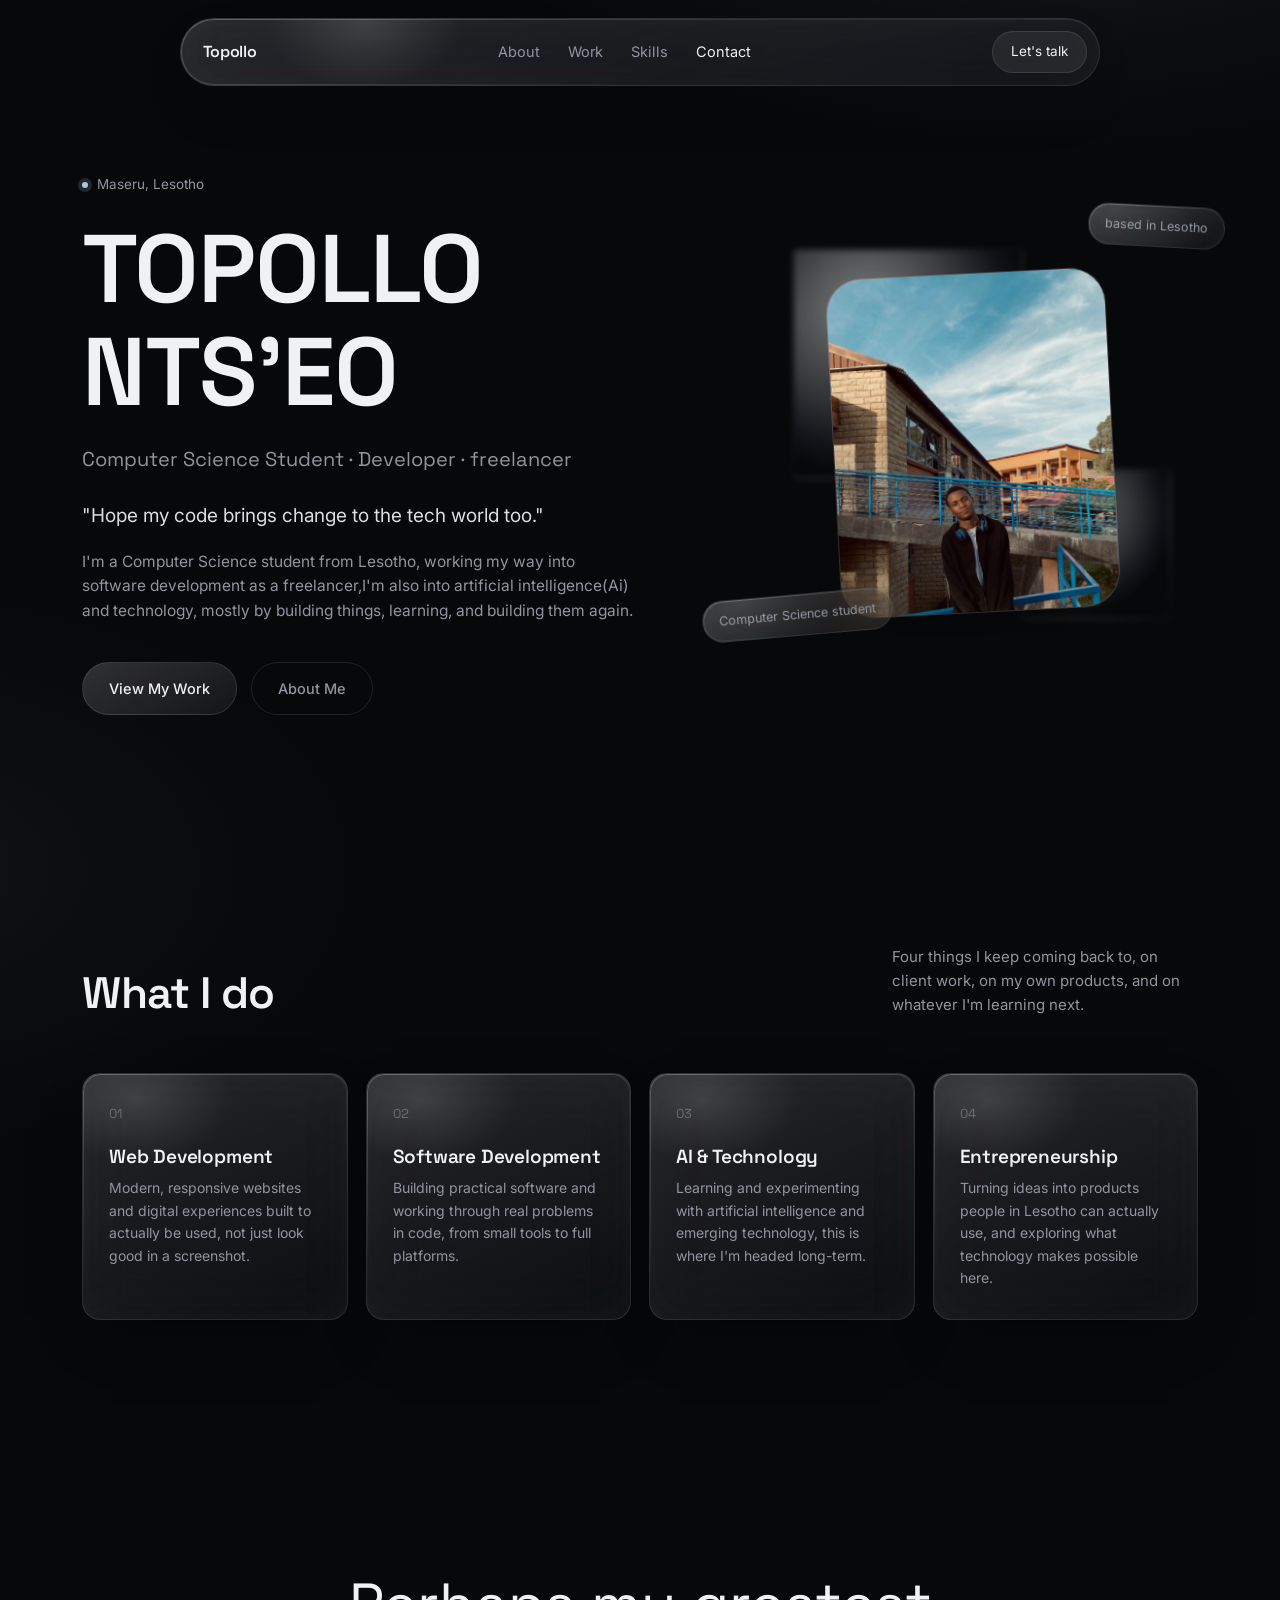
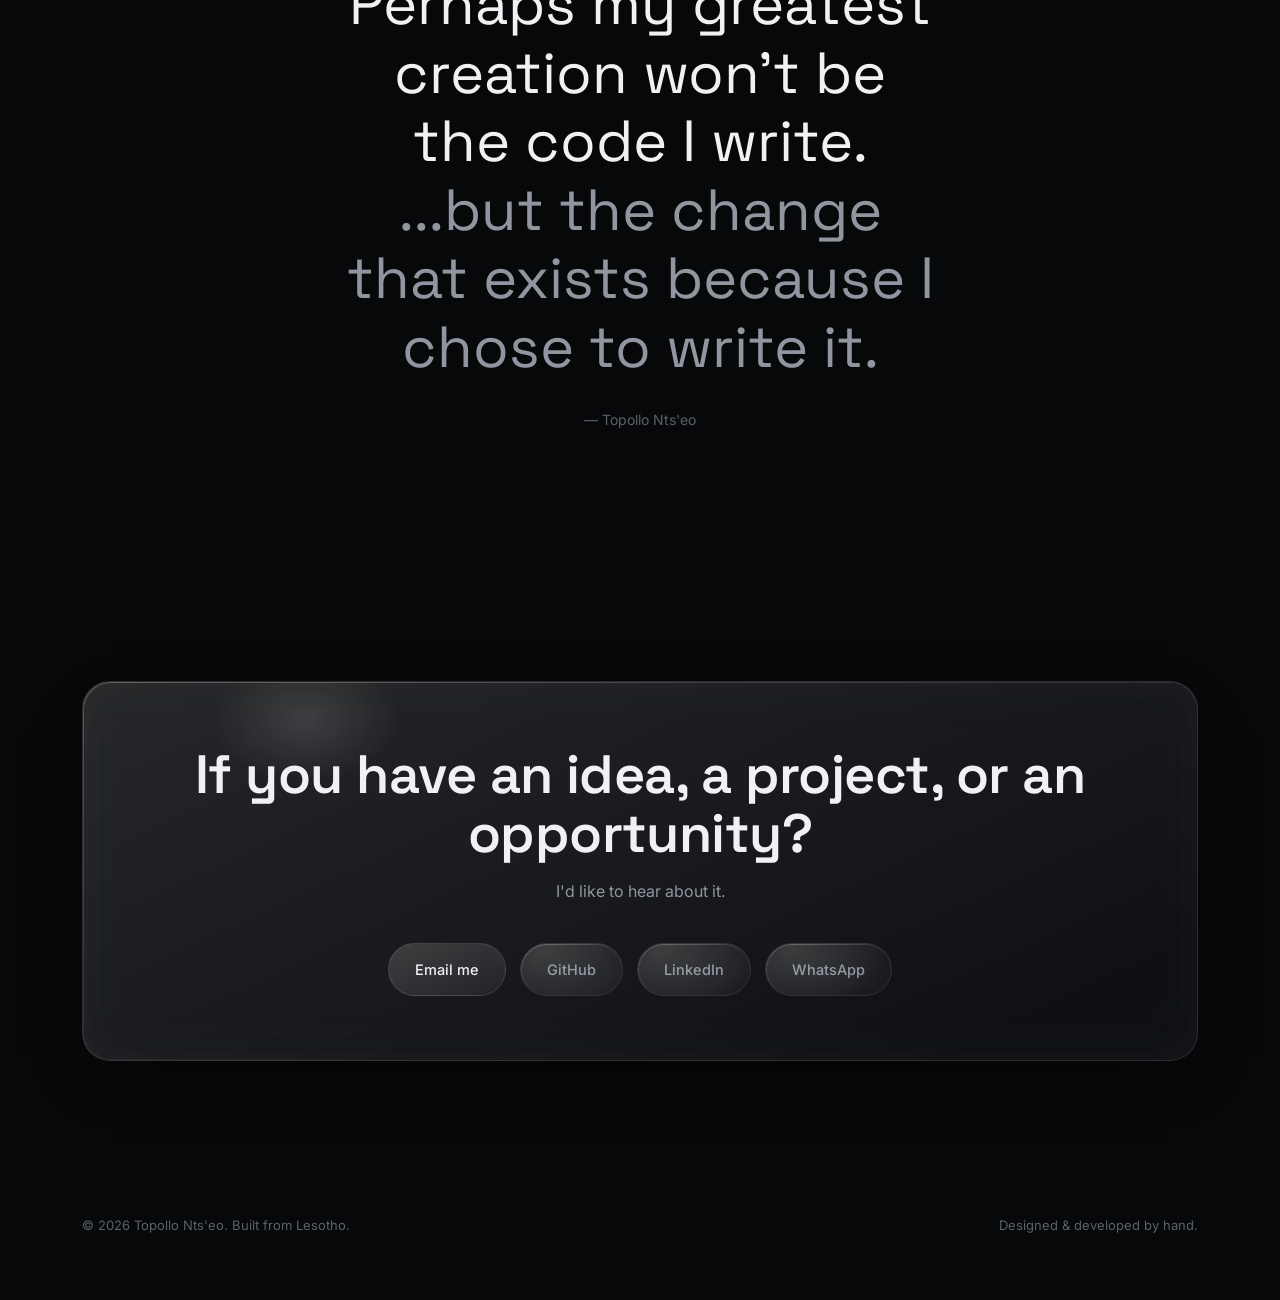
==== index.html @ ce154ba0 "Initial commit" ====
<!DOCTYPE html>
<html lang="en">
<head>
<meta charset="UTF-8">
<meta name="viewport" content="width=device-width, initial-scale=1.0">
<title>Topollo Nts'eo, Computer Science Student &amp;freelance Developer</title>
<meta name="description" content="Topollo Nts'eo is a Computer Science student and freelancer developer from Lesotho, building software, web products and early steps into AI.">
<link rel="icon" href="data:,">
<link rel="stylesheet" href="css/style.css">
</head>
<body>

<svg width="0" height="0" style="position:absolute" aria-hidden="true">
  <filter id="liquidGlassFilter" x="-20%" y="-20%" width="140%" height="140%">
    <feTurbulence type="fractalNoise" baseFrequency="0.010 0.014" numOctaves="2" seed="7" result="noise">
      <animate attributeName="baseFrequency" dur="20s" values="0.010 0.014;0.016 0.02;0.010 0.014" repeatCount="indefinite"/>
    </feTurbulence>
    <feDisplacementMap in="SourceGraphic" in2="noise" scale="22" xChannelSelector="R" yChannelSelector="G"/>
  </filter>
</svg>

<nav class="nav glass">
  <a href="index.html" class="nav-mark">Topollo</a>
  <ul class="nav-links">
    <li><a href="about.html">About</a></li>
    <li><a href="projects.html">Work</a></li>
    <li><a href="about.html#skills">Skills</a></li>
    <li><a href="#contact">Contact</a></li>
  </ul>
  <a href="#contact" class="nav-cta">Let's talk</a>
  <button class="nav-toggle" aria-label="Open menu"><span></span></button>
</nav>

<div class="mobile-menu">
  <button class="close-x" aria-label="Close menu">✕</button>
  <a href="index.html">Home</a>
  <a href="about.html">About</a>
  <a href="projects.html">Work</a>
  <a href="about.html#skills">Skills</a>
  <a href="#contact">Contact</a>
</div>

<!-- ============================== HERO ============================== -->
<header class="hero">
  <div class="wrap hero-grid">
    <div>
      <div class="hero-kicker"><span class="pulse"></span> Maseru, Lesotho</div>
      <h1>TOPOLLO<br>NTS'EO</h1>
      <p class="hero-sub">Computer Science Student · Developer · freelancer</p>
      <p class="hero-line">"Hope my code brings change to the tech world too."</p>
      <p class="hero-desc">I'm a Computer Science student from Lesotho, working my way into software development as a freelancer,I'm also into artificial intelligence(Ai) and technology, mostly by building things, learning, and building them again.</p>
      <div class="hero-actions">
        <a href="projects.html" class="btn btn-primary">View My Work</a>
        <a href="about.html" class="btn btn-ghost">About Me</a>
      </div>
    </div>

    <div class="hero-visual">
      <div class="orb-field">
        <div class="orb o1"></div>
        <div class="orb o2"></div>
        <div class="orb o3"></div>
      </div>
      <div class="hero-photo glass">
        <img src="img/topollo1.jpeg" alt="Topollo Nts'eo">
        <div class="liquid-sheen"></div>
      </div>
      <div class="hero-chip glass chip-a">based in Lesotho </div>
      <div class="hero-chip glass chip-b">Computer Science student</div>
    </div>
  </div>
</header>

<!-- ============================== WHAT I DO ============================== -->
<section id="what-i-do">
  <div class="wrap">
    <div class="section-head reveal">
      <div>
        <h2>What I do</h2>
      </div>
      <p class="section-note">Four things I keep coming back to, on client work, on my own products, and on whatever I'm learning next.</p>
    </div>

    <div class="services-grid">
      <div class="service-card glass reveal">
        <div class="num">01</div>
        <h3>Web Development</h3>
        <p>Modern, responsive websites and digital experiences built to actually be used, not just look good in a screenshot.</p>
      </div>
      <div class="service-card glass reveal">
        <div class="num">02</div>
        <h3>Software Development</h3>
        <p>Building practical software and working through real problems in code, from small tools to full platforms.</p>
      </div>
      <div class="service-card glass reveal">
        <div class="num">03</div>
        <h3>AI &amp; Technology</h3>
        <p>Learning and experimenting with artificial intelligence and emerging technology, this is where I'm headed long-term.</p>
      </div>
      <div class="service-card glass reveal">
        <div class="num">04</div>
        <h3>Entrepreneurship</h3>
        <p>Turning ideas into products people in Lesotho can actually use, and exploring what technology makes possible here.</p>
      </div>
    </div>
  </div>
</section>

<!-- ============================== PHILOSOPHY ============================== -->
<section class="philosophy">
  <div class="wrap reveal">
    <blockquote>Perhaps my greatest creation won't be the code I write.<br><em>...but the change that exists because I chose to write it.</em></blockquote>
    <p class="sig">— Topollo Nts'eo</p>
  </div>
</section>

<section id="contact">
  <div class="wrap">
    <div class="contact-panel glass reveal">
      <div class="liquid-sheen"></div>
      <h2>If you have an idea, a project, or an opportunity?</h2>
      <p class="lead">I'd like to hear about it.</p>
      <div class="contact-links">
        <a href="mailto:topollontseo45@gmail.com" class="btn btn-primary">Email me</a>
        <a href="https://github.com/TopolloNtseo/" class="btn btn-ghost glass" target="_blank" rel="noopener">GitHub</a>
        <a href="https://ls.linkedin.com/in/topollo-nts-eo-a7465834b" class="btn btn-ghost glass" target="_blank" rel="noopener">LinkedIn</a>
        <a href="https://wa.me/266572900005?text=Hey%20Topollo%2C%20I%27d%20like%20to%20work%20with%20you." class="btn btn-ghost glass" target="_blank" rel="noopener">WhatsApp</a>
      </div>
    </div>
  </div>
</section>

<footer class="footer">
  <div class="wrap footer-row">
    <span>© 2026 Topollo Nts'eo. Built from Lesotho.</span>
    <span>Designed &amp; developed by hand.</span>
  </div>
</footer>

<script src="js/script.js"></script>
</body>
</html>
---- css/style.css ----
/* ============================================================
   Topollo Nts'eo — Portfolio
   Liquid Glass / Glassmorphism system
   ============================================================ */

@import url('https://fonts.googleapis.com/css2?family=Space+Grotesk:wght@400;500;600;700&family=Inter:wght@400;500;600&display=swap');

:root{
  /* -- Color: black / charcoal / silver / white, one restrained accent -- */
  --bg:            #07080a;
  --bg-2:          #0c0e12;
  --bg-3:          #111319;
  --panel:         rgba(255,255,255,0.045);
  --panel-strong:  rgba(255,255,255,0.075);
  --border:        rgba(255,255,255,0.10);
  --border-soft:   rgba(255,255,255,0.06);
  --text:          #f0f1f3;
  --text-dim:      #9195a0;
  --text-faint:    #5c606a;
  --accent:        #aac6e6;
  --accent-soft:   rgba(170,198,230,0.16);
  --accent-line:   rgba(170,198,230,0.35);

  --font-display:  'Space Grotesk', 'Inter', sans-serif;
  --font-body:     'Inter', sans-serif;

  --radius-lg: 28px;
  --radius-md: 18px;
  --radius-sm: 12px;

  --ease: cubic-bezier(.22,.9,.32,1);
  --maxw: 1180px;
}

*,*::before,*::after{ box-sizing:border-box; }
html{ scroll-behavior:smooth; }
@media (prefers-reduced-motion: reduce){
  html{ scroll-behavior:auto; }
  *,*::before,*::after{ animation-duration:0.001ms !important; animation-iteration-count:1 !important; transition-duration:0.001ms !important; scroll-behavior:auto !important; }
}

body{
  margin:0;
  background:
    radial-gradient(1100px 640px at 82% -8%, rgba(170,198,230,0.10), transparent 60%),
    radial-gradient(900px 520px at -10% 30%, rgba(140,150,170,0.07), transparent 55%),
    var(--bg);
  color:var(--text);
  font-family:var(--font-body);
  font-size:16px;
  line-height:1.6;
  -webkit-font-smoothing:antialiased;
  overflow-x:hidden;
}

img{ max-width:100%; display:block; }
a{ color:inherit; text-decoration:none; }
button{ font-family:inherit; }

::selection{ background:var(--accent-soft); color:var(--text); }

::-webkit-scrollbar{ width:10px; }
::-webkit-scrollbar-track{ background:var(--bg); }
::-webkit-scrollbar-thumb{ background:#22252c; border-radius:10px; }

.wrap{ max-width:var(--maxw); margin:0 auto; padding:0 32px; }
@media (max-width:640px){ .wrap{ padding:0 22px; } }

h1,h2,h3,h4{
  font-family:var(--font-display);
  font-weight:600;
  line-height:1.08;
  letter-spacing:-0.01em;
  margin:0;
}

p{ margin:0; }

.eyebrow-label{
  font-family:var(--font-body);
  font-size:13px;
  color:var(--text-dim);
  letter-spacing:0.01em;
}

/* -----------------------------------------------------------
   Glass surfaces
----------------------------------------------------------- */
.glass{
  position:relative;
  background:
    linear-gradient(155deg, rgba(255,255,255,0.11), rgba(255,255,255,0.015) 40%, rgba(255,255,255,0.04) 100%),
    var(--panel);
  background-size:220% 220%;
  background-position:0% 0%;
  border:1px solid var(--border);
  border-radius:var(--radius-lg);
  backdrop-filter:blur(28px) saturate(160%) contrast(105%);
  -webkit-backdrop-filter:blur(28px) saturate(160%) contrast(105%);
  box-shadow:
    0 1px 0 rgba(255,255,255,0.07) inset,
    0 0 40px rgba(255,255,255,0.02) inset,
    0 24px 60px -30px rgba(0,0,0,0.7);
  animation:liquidSheen 14s ease-in-out infinite;
}
.glass::before{
  /* top sheen — dimensional light catch, flowing like light through liquid */
  content:"";
  position:absolute; inset:0;
  border-radius:inherit;
  padding:1px;
  background:linear-gradient(155deg, rgba(255,255,255,0.4), transparent 30%, transparent 70%, rgba(255,255,255,0.1));
  background-size:200% 200%;
  -webkit-mask:linear-gradient(#000 0 0) content-box, linear-gradient(#000 0 0);
  -webkit-mask-composite:xor;
  mask-composite:exclude;
  pointer-events:none;
  opacity:0.55;
  animation:liquidSheen 9s ease-in-out infinite reverse;
}
.glass::after{
  /* soft refraction highlight drifting across the surface */
  content:"";
  position:absolute; inset:0;
  border-radius:inherit;
  background:radial-gradient(140px 90px at var(--gx,20%) var(--gy,10%), rgba(255,255,255,0.16), transparent 70%);
  pointer-events:none;
  opacity:0.8;
  transition:opacity .4s var(--ease);
  animation:driftHighlight 11s ease-in-out infinite;
}
@keyframes liquidSheen{
  0%,100%{ background-position:0% 0%; }
  50%{ background-position:100% 100%; }
}
@keyframes driftHighlight{
  0%,100%{ --gx:14%; --gy:8%; }
  33%{ --gx:70%; --gy:20%; }
  66%{ --gx:40%; --gy:75%; }
}
@media (prefers-reduced-motion: reduce){
  .glass, .glass::before, .glass::after{ animation:none; }
}

/* -----------------------------------------------------------
   Navigation
----------------------------------------------------------- */
.nav{
  position:fixed; top:18px; left:50%; transform:translateX(-50%);
  z-index:100;
  width:min(920px, calc(100% - 32px));
  display:flex; align-items:center; justify-content:space-between;
  padding:12px 12px 12px 22px;
  border-radius:999px;
}
.nav-mark{
  font-family:var(--font-display);
  font-weight:600;
  font-size:16px;
  letter-spacing:-0.01em;
}
.nav-links{
  display:flex; align-items:center; gap:28px;
  list-style:none; margin:0; padding:0;
  font-size:14.5px; color:var(--text-dim);
}
.nav-links a{ transition:color .25s var(--ease); position:relative; }
.nav-links a:hover, .nav-links a.active{ color:var(--text); }
.nav-links .dot{ color:var(--text-faint); }
.nav-cta{
  font-size:13.5px;
  padding:9px 18px;
  border-radius:999px;
  border:1px solid var(--border);
  background:var(--panel-strong);
  transition:border-color .25s var(--ease), background .25s var(--ease);
  white-space:nowrap;
}
.nav-cta:hover{ border-color:var(--accent-line); background:rgba(255,255,255,0.1); }
.nav-toggle{ display:none; }

@media (max-width: 760px){
  .nav-links{ display:none; }
  .nav-toggle{
    display:flex; align-items:center; justify-content:center;
    width:38px; height:38px; border-radius:999px;
    border:1px solid var(--border); background:var(--panel-strong);
  }
  .nav-toggle span{ display:block; width:16px; height:1px; background:var(--text); position:relative; }
  .nav-toggle span::before,.nav-toggle span::after{ content:""; position:absolute; left:0; width:16px; height:1px; background:var(--text); }
  .nav-toggle span::before{ top:-5px; }
  .nav-toggle span::after{ top:5px; }
  .nav-cta{ display:none; }
}

.mobile-menu{
  position:fixed; inset:0; z-index:99;
  background:rgba(7,8,10,0.88);
  backdrop-filter:blur(20px);
  display:flex; flex-direction:column; align-items:center; justify-content:center;
  gap:26px;
  opacity:0; pointer-events:none;
  transition:opacity .3s var(--ease);
}
.mobile-menu.open{ opacity:1; pointer-events:auto; }
.mobile-menu a{ font-family:var(--font-display); font-size:28px; color:var(--text); }
.mobile-menu .close-x{ position:absolute; top:26px; right:26px; width:40px; height:40px; border-radius:999px; border:1px solid var(--border); display:flex; align-items:center; justify-content:center; }

/* -----------------------------------------------------------
   Hero
----------------------------------------------------------- */
.hero{
  position:relative;
  padding:170px 0 120px;
  overflow:hidden;
}
.hero-grid{
  display:grid;
  grid-template-columns:1.15fr 0.85fr;
  gap:56px;
  align-items:center;
}
@media (max-width:920px){
  .hero-grid{ grid-template-columns:1fr; }
  .hero{ padding:140px 0 70px; }
}

.hero-kicker{
  display:inline-flex; align-items:center; gap:9px;
  font-size:13.5px; color:var(--text-dim);
  margin-bottom:22px;
}
.hero-kicker .pulse{
  width:6px; height:6px; border-radius:50%;
  background:var(--accent);
  box-shadow:0 0 0 4px var(--accent-soft);
}

.hero h1{
  font-size:clamp(48px, 8vw, 96px);
  color:var(--text);
}
.hero h1 .last{ color:var(--text-dim); }

.hero-sub{
  font-family:var(--font-display);
  font-size:clamp(16px, 2vw, 20px);
  color:var(--text-dim);
  margin-top:18px;
}

.hero-line{
  font-size:19px;
  color:var(--text);
  margin-top:26px;
  max-width:52ch;
  opacity:0.92;
}

.hero-desc{
  margin-top:18px;
  max-width:56ch;
  color:var(--text-dim);
  font-size:15.5px;
}

.hero-actions{
  display:flex; flex-wrap:wrap; gap:14px;
  margin-top:38px;
}

.btn{
  display:inline-flex; align-items:center; gap:10px;
  padding:14px 26px;
  border-radius:999px;
  font-size:14.5px; font-weight:500;
  border:1px solid var(--border);
  transition:transform .35s var(--ease), border-color .3s var(--ease), background .3s var(--ease);
  will-change:transform;
}
.btn-primary{
  background:linear-gradient(155deg, rgba(255,255,255,0.16), rgba(255,255,255,0.05));
  color:var(--text);
}
.btn-primary:hover{ border-color:var(--accent-line); }
.btn-ghost{ background:transparent; color:var(--text-dim); }
.btn-ghost:hover{ color:var(--text); border-color:var(--border-soft); }

/* Hero glass visual */
.hero-visual{
  position:relative;
  height:440px;
  display:flex; align-items:center; justify-content:center;
}
@media (max-width:920px){ .hero-visual{ height:320px; margin-top:10px; } }

.orb-field{ position:absolute; inset:0; }
.orb{
  position:absolute;
  filter:blur(3px);
  background:radial-gradient(circle at 32% 28%, rgba(255,255,255,0.5), rgba(170,198,230,0.07) 60%, transparent 72%);
  border:1px solid rgba(255,255,255,0.08);
  animation:drift 16s ease-in-out infinite, morphBlob 9s ease-in-out infinite;
}
.orb.o1{ width:230px; height:230px; top:6%; left:10%; animation-duration:19s, 12s; }
.orb.o2{ width:150px; height:150px; bottom:10%; right:6%; animation-duration:14s, 8s; animation-delay:-4s, -2s; }
.orb.o3{ width:90px; height:90px; top:44%; right:26%; animation-duration:11s, 7s; animation-delay:-2s, -1s; }
@keyframes drift{
  0%,100%{ transform:translate(0,0) scale(1); }
  50%{ transform:translate(12px,-16px) scale(1.04); }
}
@keyframes morphBlob{
  0%,100%{ border-radius:42% 58% 63% 37% / 41% 44% 56% 59%; }
  25%{ border-radius:58% 42% 39% 61% / 55% 63% 37% 45%; }
  50%{ border-radius:50% 50% 62% 38% / 62% 38% 50% 50%; }
  75%{ border-radius:38% 62% 45% 55% / 45% 55% 65% 35%; }
}
@media (prefers-reduced-motion: reduce){
  .orb{ animation:none; border-radius:50%; }
}

/* -----------------------------------------------------------
   Liquid distortion overlay — for selected glass surfaces
----------------------------------------------------------- */
.liquid-sheen{
  position:absolute; inset:-20%;
  pointer-events:none;
  opacity:0.5;
  mix-blend-mode:overlay;
  filter:url(#liquidGlassFilter);
}
@media (prefers-reduced-motion: reduce){
  .liquid-sheen{ display:none; }
}

.hero-glass-panel{
  position:relative;
  width:290px; height:340px;
  border-radius:32px;
  transform:rotate(-4deg);
}
.hero-glass-panel .grid-lines{
  position:absolute; inset:22px;
  background-image:
    linear-gradient(var(--border-soft) 1px, transparent 1px),
    linear-gradient(90deg, var(--border-soft) 1px, transparent 1px);
  background-size:24px 24px;
  opacity:0.5;
  border-radius:20px;
  mask-image:radial-gradient(circle at 50% 40%, black, transparent 75%);
}
.hero-glass-panel .mono-line{
  position:absolute; left:26px; right:26px; bottom:28px;
  font-family:'Space Grotesk',monospace;
  font-size:12px; color:var(--text-faint); letter-spacing:0.02em;
}
.hero-glass-panel .mono-line span{ color:var(--accent); }

.hero-photo{
  position:relative;
  width:280px; height:340px;
  border-radius:36px;
  overflow:hidden;
  transform:rotate(-3deg);
}
.hero-photo img{
  width:100%; height:100%;
  object-fit:cover;
  filter:saturate(0.9) contrast(1.04);
  mix-blend-mode:normal;
}
.hero-photo::after{
  content:"";
  position:absolute; inset:0;
  background:linear-gradient(200deg, transparent 40%, rgba(7,8,10,0.55) 100%);
}

.about-photo{
  position:relative;
  width:100%; height:300px;
  border-radius:var(--radius-lg);
  overflow:hidden;
  margin-bottom:22px;
}
.about-photo img{
  width:100%; height:100%;
  object-fit:cover;
  object-position:center 20%;
  filter:saturate(0.9) contrast(1.04);
}
.about-photo::after{
  content:"";
  position:absolute; inset:0;
  background:linear-gradient(200deg, transparent 45%, rgba(7,8,10,0.5) 100%);
}

.project-media img{
  width:100%; height:100%;
  object-fit:contain;
  padding:28px;
}

.hero-chip{
  position:absolute;
  padding:10px 16px;
  border-radius:999px;
  font-size:12.5px;
  color:var(--text-dim);
  transform:rotate(3deg);
}
.chip-a{ top:-4%; right:-6%; }
.chip-b{ bottom:6%; left:-10%; transform:rotate(-5deg); }

/* -----------------------------------------------------------
   Section shell
----------------------------------------------------------- */
section{ position:relative; padding:110px 0; }
@media (max-width:640px){ section{ padding:76px 0; } }

.section-head{
  display:flex; align-items:flex-end; justify-content:space-between;
  gap:32px; margin-bottom:56px;
}
@media (max-width:640px){ .section-head{ flex-direction:column; align-items:flex-start; gap:14px; } }

.section-head h2{ font-size:clamp(30px,4.4vw,44px); }
.section-head .section-note{ color:var(--text-dim); font-size:15px; max-width:34ch; }

.divider{ height:1px; background:var(--border-soft); border:none; margin:0; }

/* -----------------------------------------------------------
   Reveal on scroll (single orchestrated pattern)
----------------------------------------------------------- */
.reveal{ opacity:0; transform:translateY(22px); transition:opacity .8s var(--ease), transform .8s var(--ease); }
.reveal.in{ opacity:1; transform:translateY(0); }

/* -----------------------------------------------------------
   What I Do — cards
----------------------------------------------------------- */
.services-grid{
  display:grid; grid-template-columns:repeat(4,1fr); gap:18px;
}
@media (max-width:980px){ .services-grid{ grid-template-columns:1fr 1fr; } }
@media (max-width:560px){ .services-grid{ grid-template-columns:1fr; } }

.service-card{
  padding:30px 26px;
  border-radius:var(--radius-md);
  transition:transform .5s var(--ease), border-color .5s var(--ease), background .5s var(--ease);
  overflow:hidden;
}
.service-card:hover{ transform:translateY(-6px); border-color:var(--accent-line); }
.service-card .num{ font-family:var(--font-display); font-size:13px; color:var(--text-faint); }
.service-card h3{ font-size:19px; margin-top:22px; }
.service-card p{ margin-top:10px; font-size:14px; color:var(--text-dim); }

/* -----------------------------------------------------------
   Philosophy
----------------------------------------------------------- */
.philosophy{
  padding:140px 0;
  text-align:center;
}
.philosophy blockquote{
  margin:0 auto;
  max-width:16ch;
  font-family:var(--font-display);
  font-size:clamp(30px, 5.4vw, 58px);
  line-height:1.18;
  color:var(--text);
}
.philosophy blockquote em{ font-style:normal; color:var(--text-dim); }
.philosophy .sig{ margin-top:28px; color:var(--text-faint); font-size:14px; }

/* -----------------------------------------------------------
   Timeline (About)
----------------------------------------------------------- */
.journey{
  display:grid; grid-template-columns:repeat(5,1fr); gap:16px;
  position:relative;
}
.journey::before{
  content:""; position:absolute; top:10px; left:0; right:0; height:1px;
  background:linear-gradient(90deg, transparent, var(--border), var(--border), transparent);
}
@media (max-width:860px){
  .journey{ grid-template-columns:1fr; gap:0; }
  .journey::before{ display:none; }
}
.journey-step{ position:relative; padding-top:34px; }
@media (max-width:860px){
  .journey-step{ padding:0 0 32px 26px; border-left:1px solid var(--border); }
  .journey-step:last-child{ border-color:transparent; }
}
.journey-step::before{
  content:""; position:absolute; top:6px; left:0; width:9px; height:9px; border-radius:50%;
  background:var(--accent); box-shadow:0 0 0 5px var(--accent-soft);
}
@media (max-width:860px){ .journey-step::before{ top:0; left:-5px; } }
.journey-step h4{ font-size:15.5px; margin-top:2px; }
.journey-step p{ font-size:13.5px; color:var(--text-dim); margin-top:8px; max-width:22ch; }

/* -----------------------------------------------------------
   About story
----------------------------------------------------------- */
.about-grid{
  display:grid; grid-template-columns:0.9fr 1.1fr; gap:60px; align-items:start;
}
@media (max-width:900px){ .about-grid{ grid-template-columns:1fr; gap:40px; } }
.about-copy p{ color:var(--text-dim); font-size:16.5px; margin-bottom:18px; max-width:56ch; }
.about-copy p:first-child{ color:var(--text); font-size:19px; }

.about-card{ padding:34px; }
.about-card .field{ display:flex; justify-content:space-between; padding:14px 0; border-top:1px solid var(--border-soft); font-size:14px; }
.about-card .field:first-child{ border-top:none; }
.about-card .field span:first-child{ color:var(--text-faint); }

/* -----------------------------------------------------------
   Skills
----------------------------------------------------------- */
.skills-cloud{ display:flex; flex-wrap:wrap; gap:12px; }
.skill-chip{
  padding:11px 20px;
  border-radius:999px;
  font-size:14.5px;
  color:var(--text-dim);
  transition:color .3s var(--ease), border-color .3s var(--ease), transform .3s var(--ease);
}
.skill-chip:hover{ color:var(--text); border-color:var(--accent-line); transform:translateY(-3px); }

/* -----------------------------------------------------------
   Projects
----------------------------------------------------------- */
.project-list{ display:flex; flex-direction:column; gap:20px; }
.project-card{
  display:grid; grid-template-columns:340px 1fr; gap:0;
  overflow:hidden;
  transition:border-color .4s var(--ease);
}
.project-card:hover{ border-color:var(--accent-line); }
@media (max-width:820px){ .project-card{ grid-template-columns:1fr; } }

.project-media{
  position:relative;
  min-height:220px;
  border-right:1px solid var(--border-soft);
  overflow:hidden;
  display:flex; align-items:center; justify-content:center;
}
@media (max-width:820px){ .project-media{ border-right:none; border-bottom:1px solid var(--border-soft); min-height:180px; } }
.project-media svg{ width:100%; height:100%; }

.project-body{ padding:34px 36px; display:flex; flex-direction:column; gap:16px; }
.project-top{ display:flex; align-items:flex-start; justify-content:space-between; gap:20px; }
.project-body h3{ font-size:23px; }
.project-tag{ font-size:12.5px; color:var(--text-faint); margin-top:6px; }
.project-body p.desc{ color:var(--text-dim); font-size:15px; max-width:60ch; }
.tech-row{ display:flex; flex-wrap:wrap; gap:8px; }
.tech-pill{ font-size:12px; padding:6px 12px; border-radius:999px; border:1px solid var(--border-soft); color:var(--text-faint); }
.project-footer{ display:flex; align-items:center; justify-content:space-between; margin-top:4px; }
.project-link{ font-size:14px; color:var(--text); display:inline-flex; align-items:center; gap:8px; }
.project-link .arrow{ transition:transform .3s var(--ease); }
.project-link:hover .arrow{ transform:translateX(4px); }

/* -----------------------------------------------------------
   Contact
----------------------------------------------------------- */
.contact-panel{
  padding:64px 56px;
  text-align:center;
  position:relative;
  overflow:hidden;
}
@media (max-width:640px){ .contact-panel{ padding:46px 26px; } }
.contact-panel h2{ font-size:clamp(30px, 5.6vw, 54px); }
.contact-panel .lead{ color:var(--text-dim); margin-top:16px; font-size:16px; }
.contact-links{ display:flex; flex-wrap:wrap; gap:14px; justify-content:center; margin-top:38px; }

.footer{ padding:44px 0 64px; }
.footer-row{ display:flex; align-items:center; justify-content:space-between; gap:16px; color:var(--text-faint); font-size:13px; }
@media (max-width:640px){ .footer-row{ flex-direction:column; gap:10px; text-align:center; } }

/* -----------------------------------------------------------
   Page intro band (About / Projects headers)
----------------------------------------------------------- */
.page-head{ padding:170px 0 60px; }
.page-head .eyebrow-label{ display:block; margin-bottom:18px; }
.page-head h1{ font-size:clamp(42px, 7vw, 76px); }
.page-head .page-lead{ margin-top:20px; max-width:56ch; color:var(--text-dim); font-size:17px; }
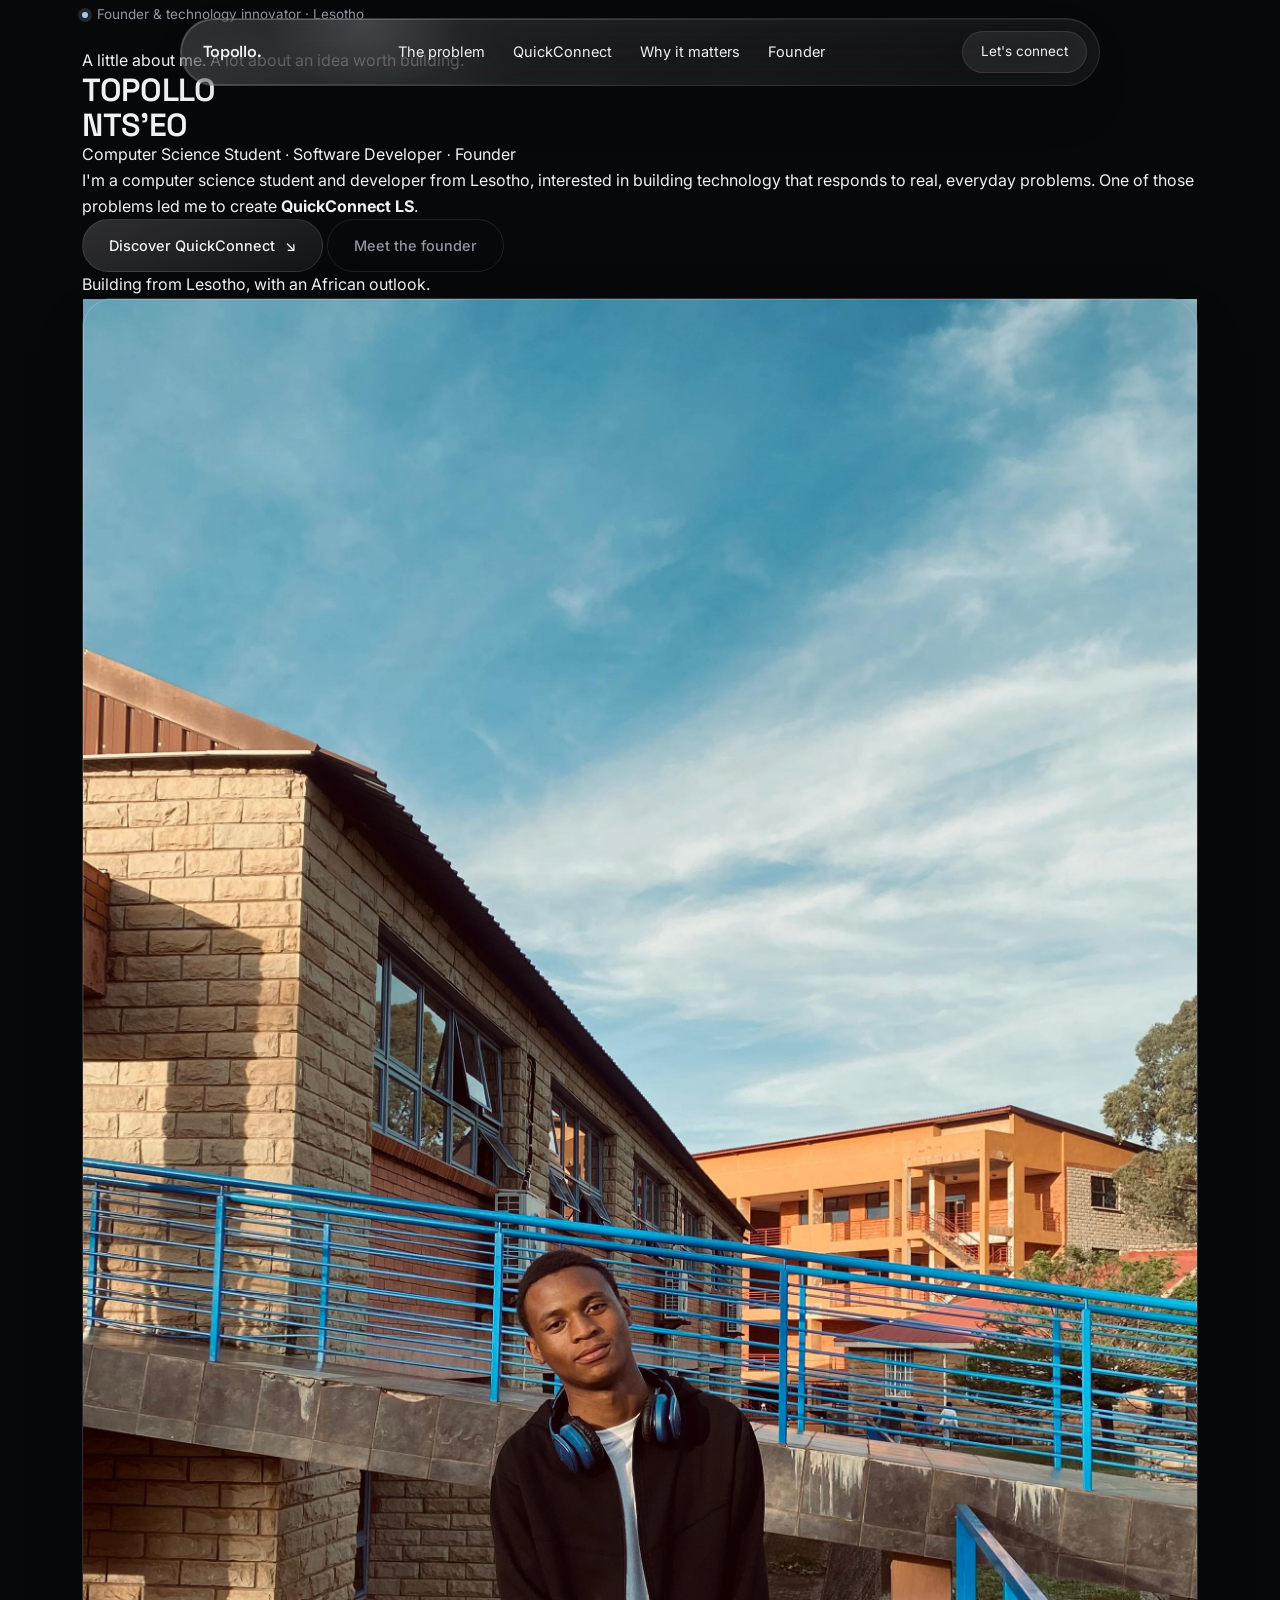
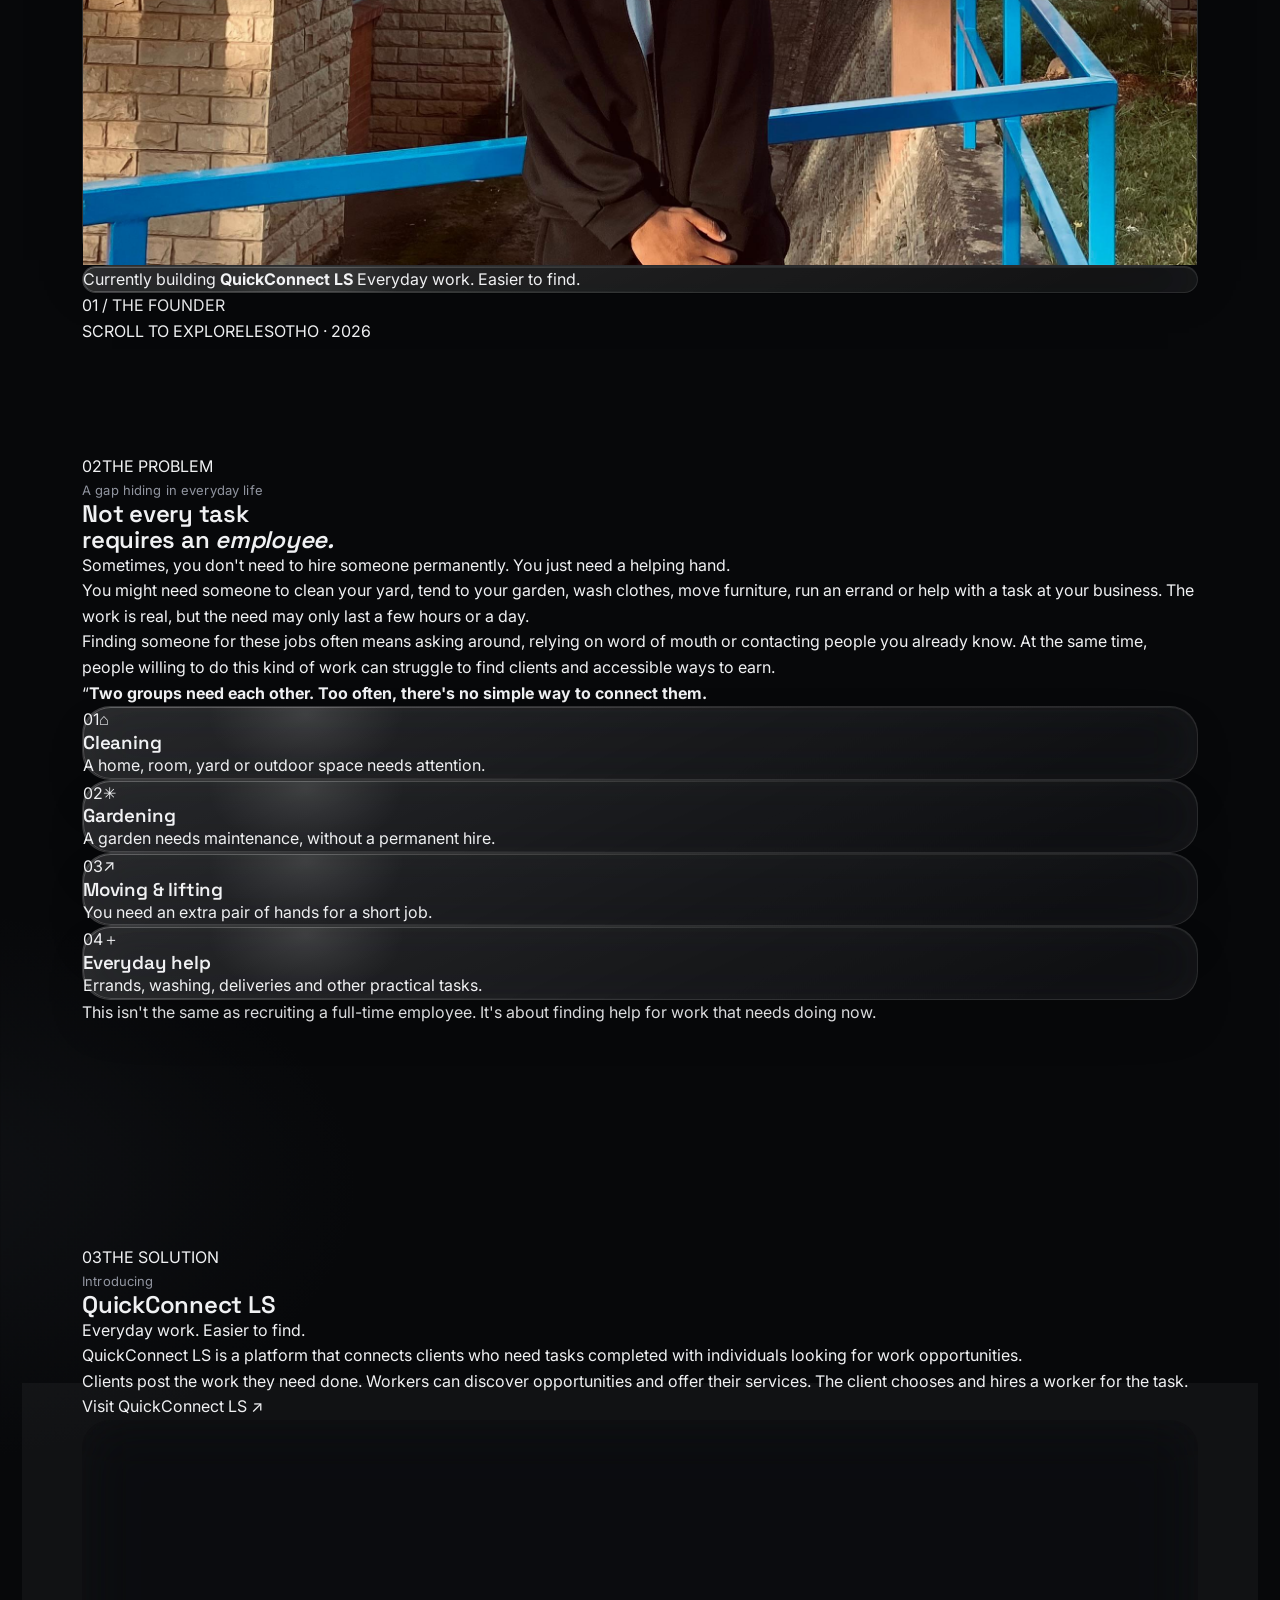
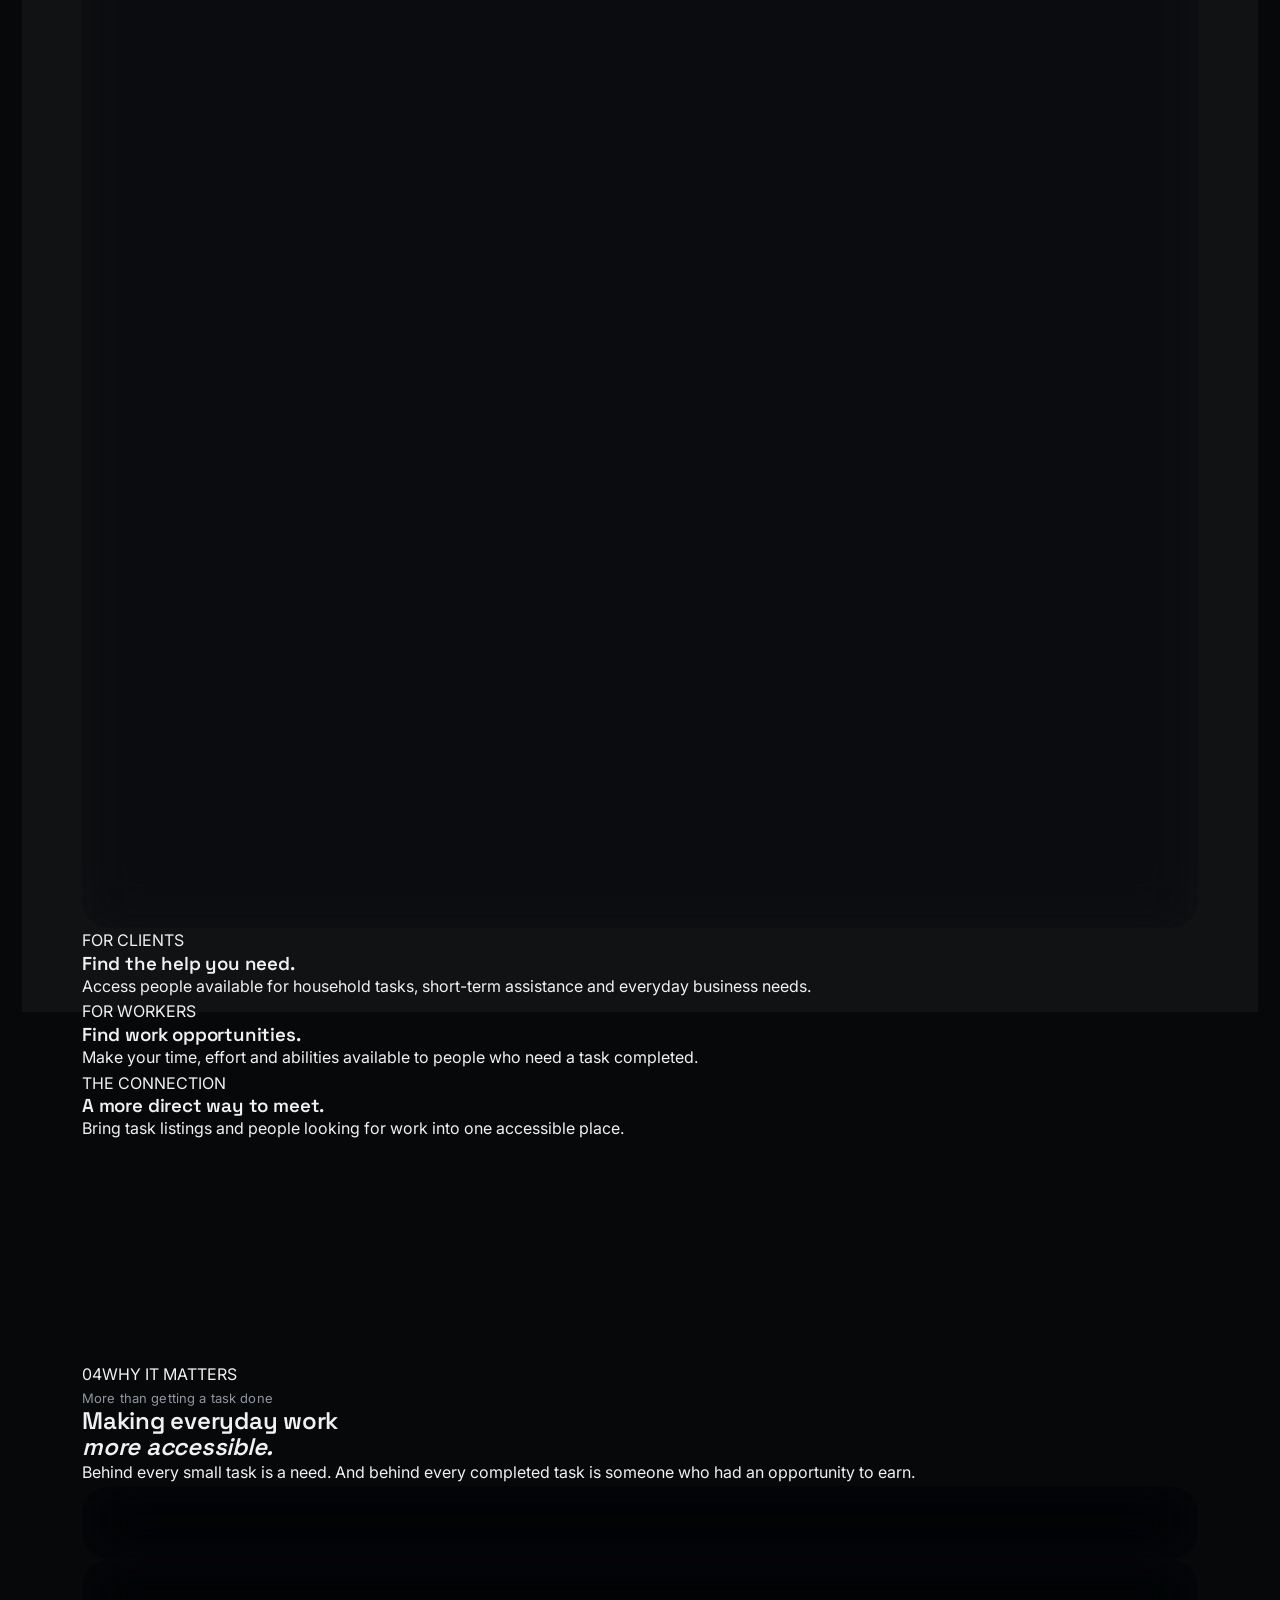
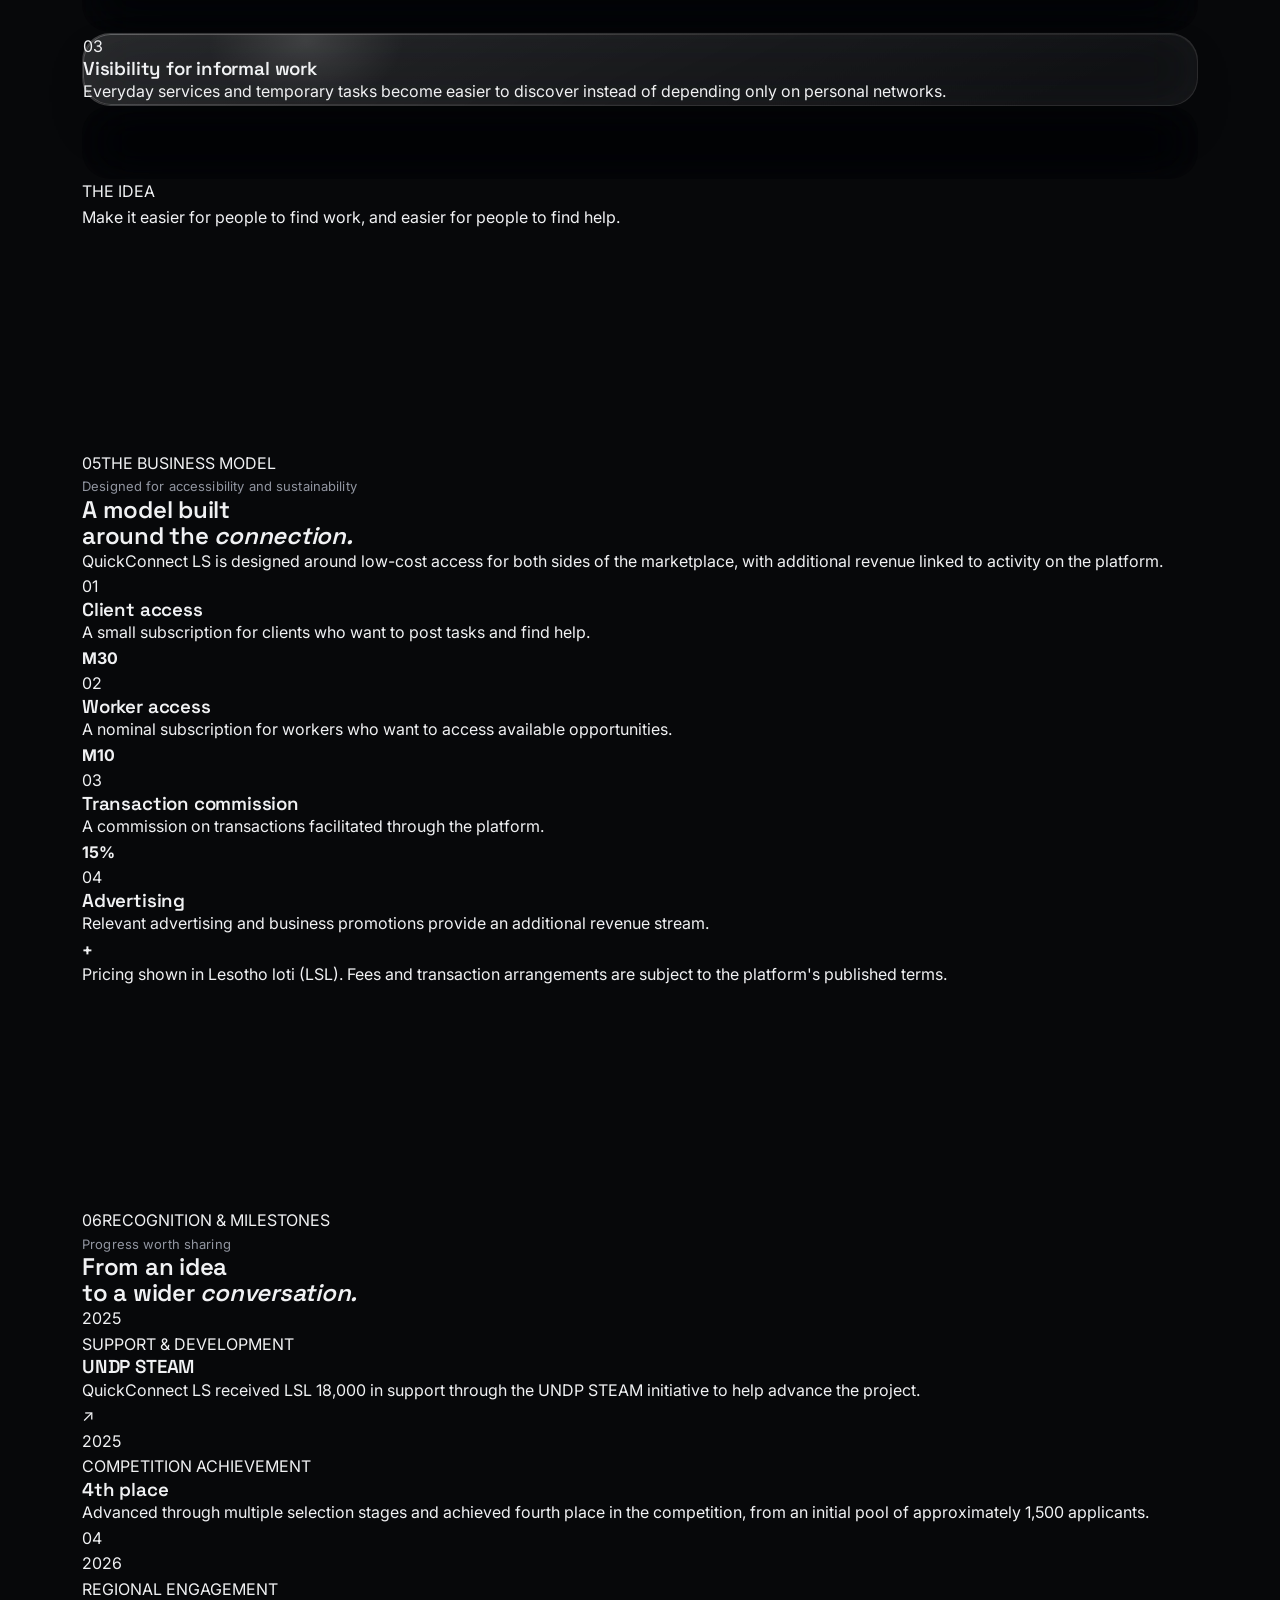
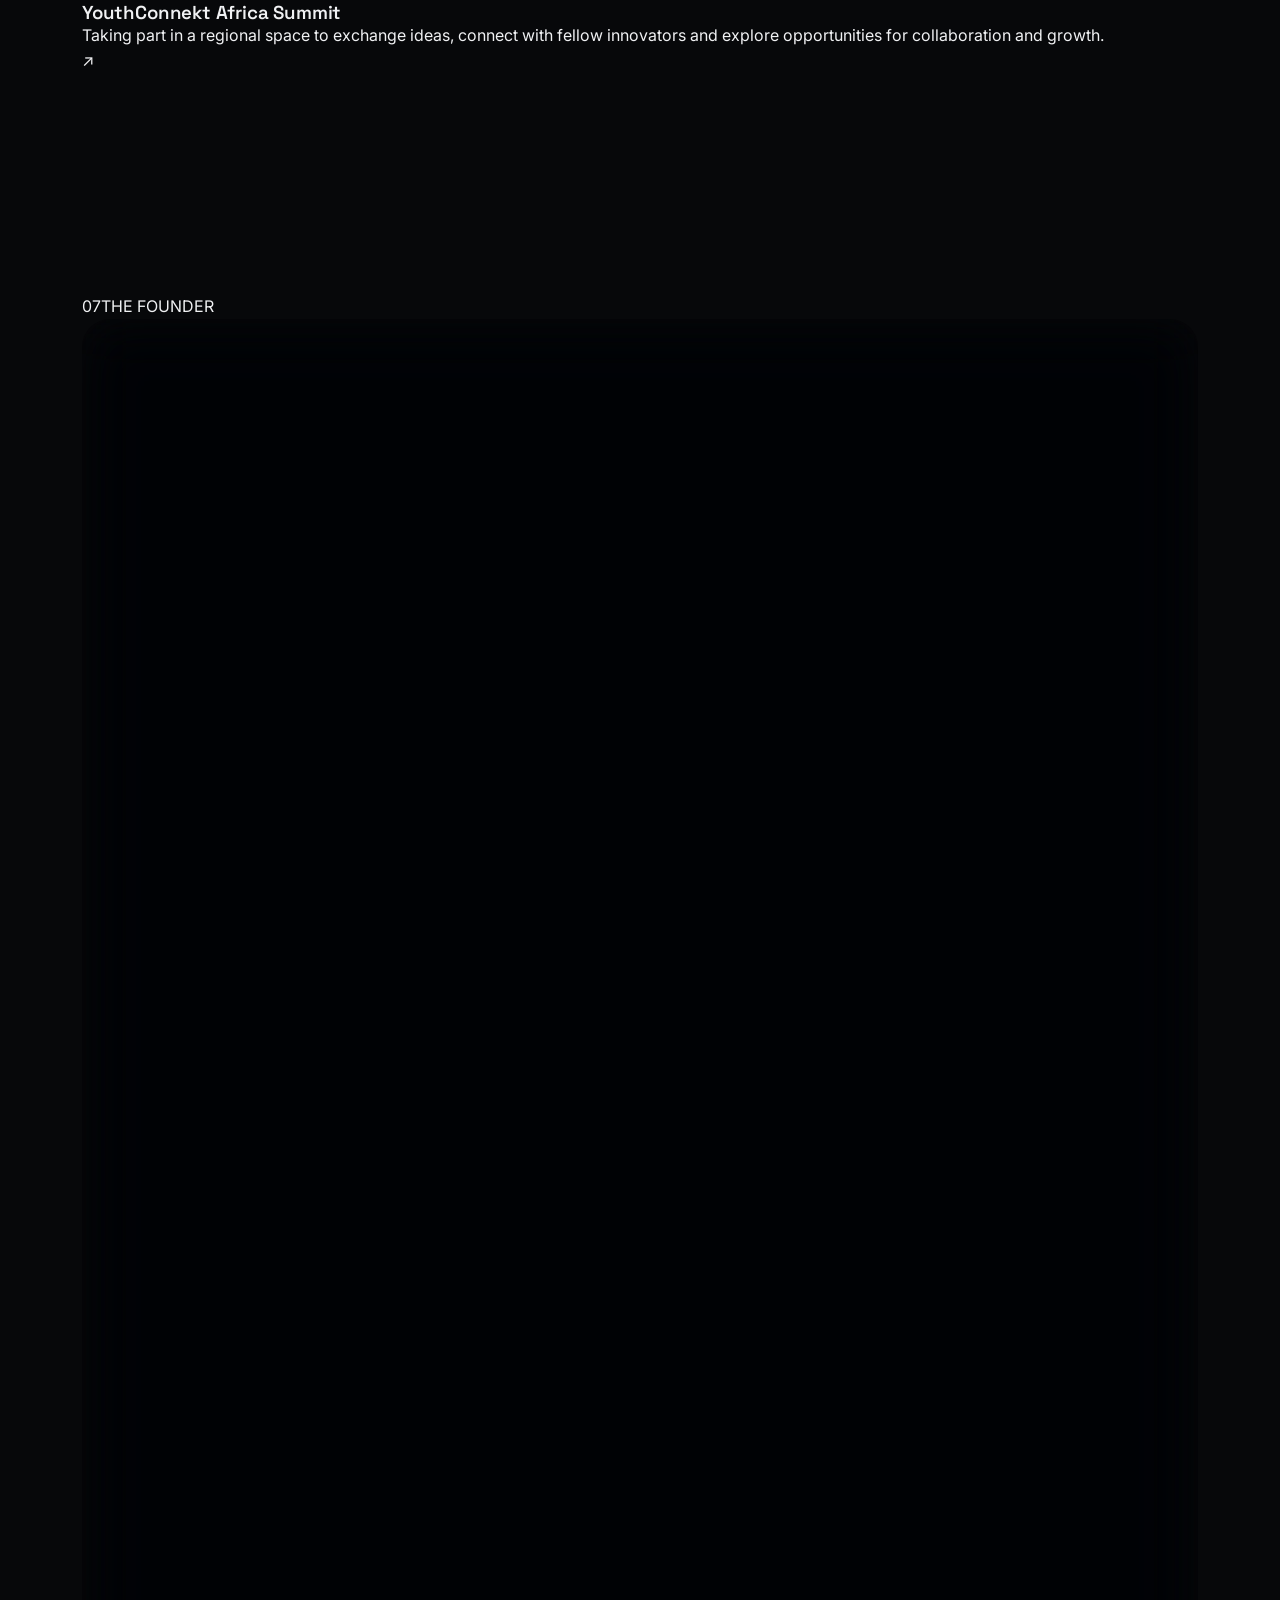
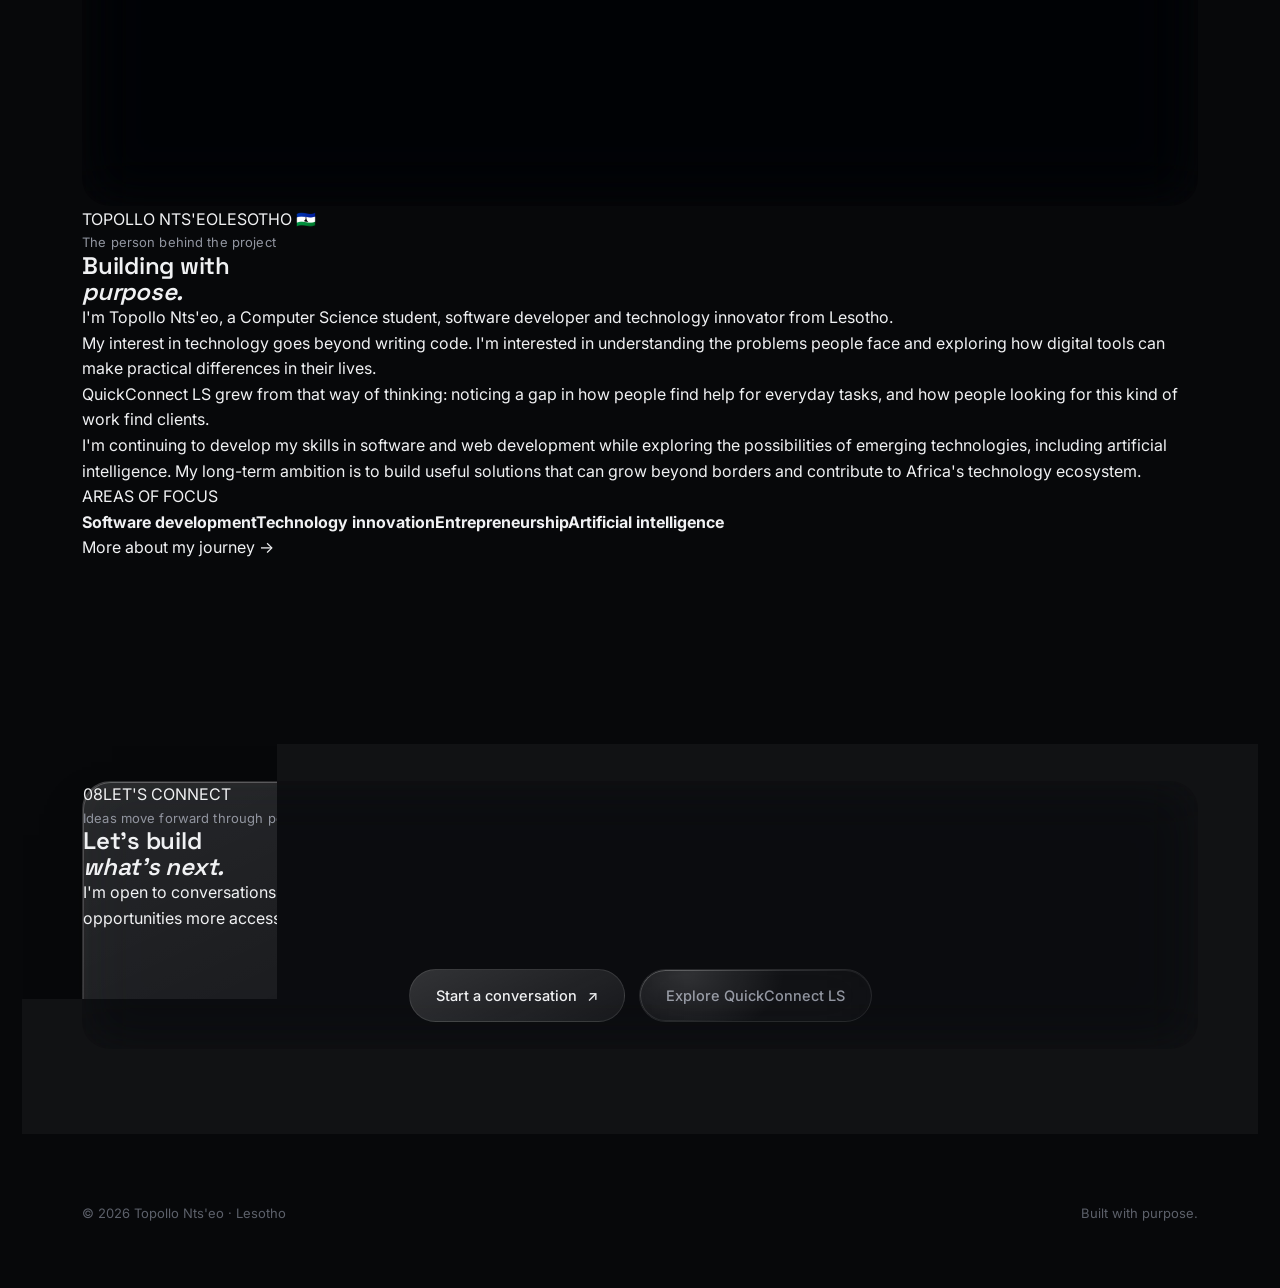
==== commit 3b620af5: "Redesign homepage as founder and QuickConnect LS pitch" ====
--- a/index.html
+++ b/index.html
@@ -3,8 +3,9 @@
 <head>
 <meta charset="UTF-8">
 <meta name="viewport" content="width=device-width, initial-scale=1.0">
-<title>Topollo Nts'eo, Computer Science Student &amp;freelance Developer</title>
-<meta name="description" content="Topollo Nts'eo is a Computer Science student and freelancer developer from Lesotho, building software, web products and early steps into AI.">
+<title>Topollo Nts'eo | Founder of QuickConnect LS</title>
+<meta name="description" content="Topollo Nts'eo is a Lesotho-based computer science student and founder of QuickConnect LS, a platform connecting people who need everyday help with people ready to work.">
+<meta name="theme-color" content="#07080a">
 <link rel="icon" href="data:,">
 <link rel="stylesheet" href="css/style.css">
 </head>
@@ -19,124 +20,259 @@
   </filter>
 </svg>
 
-<nav class="nav glass">
-  <a href="index.html" class="nav-mark">Topollo</a>
+<nav class="nav glass" aria-label="Main navigation">
+  <a href="index.html" class="nav-mark">Topollo<span class="nav-mark-dot">.</span></a>
   <ul class="nav-links">
-    <li><a href="about.html">About</a></li>
-    <li><a href="projects.html">Work</a></li>
-    <li><a href="about.html#skills">Skills</a></li>
-    <li><a href="#contact">Contact</a></li>
+    <li><a href="#problem">The problem</a></li>
+    <li><a href="#solution">QuickConnect</a></li>
+    <li><a href="#impact">Why it matters</a></li>
+    <li><a href="#founder">Founder</a></li>
   </ul>
-  <a href="#contact" class="nav-cta">Let's talk</a>
-  <button class="nav-toggle" aria-label="Open menu"><span></span></button>
+  <a href="#contact" class="nav-cta">Let's connect</a>
+  <button class="nav-toggle" aria-label="Open menu" aria-expanded="false"><span></span></button>
 </nav>
 
 <div class="mobile-menu">
   <button class="close-x" aria-label="Close menu">✕</button>
-  <a href="index.html">Home</a>
-  <a href="about.html">About</a>
-  <a href="projects.html">Work</a>
-  <a href="about.html#skills">Skills</a>
-  <a href="#contact">Contact</a>
+  <a href="#problem">The problem</a>
+  <a href="#solution">QuickConnect LS</a>
+  <a href="#impact">Why it matters</a>
+  <a href="#model">Business model</a>
+  <a href="#recognition">Recognition</a>
+  <a href="#founder">The founder</a>
+  <a href="#contact">Let's connect</a>
 </div>
 
-<!-- ============================== HERO ============================== -->
-<header class="hero">
-  <div class="wrap hero-grid">
-    <div>
-      <div class="hero-kicker"><span class="pulse"></span> Maseru, Lesotho</div>
-      <h1>TOPOLLO<br>NTS'EO</h1>
-      <p class="hero-sub">Computer Science Student · Developer · freelancer</p>
-      <p class="hero-line">"Hope my code brings change to the tech world too."</p>
-      <p class="hero-desc">I'm a Computer Science student from Lesotho, working my way into software development as a freelancer,I'm also into artificial intelligence(Ai) and technology, mostly by building things, learning, and building them again.</p>
-      <div class="hero-actions">
-        <a href="projects.html" class="btn btn-primary">View My Work</a>
-        <a href="about.html" class="btn btn-ghost">About Me</a>
-      </div>
-    </div>
-
-    <div class="hero-visual">
-      <div class="orb-field">
-        <div class="orb o1"></div>
-        <div class="orb o2"></div>
-        <div class="orb o3"></div>
-      </div>
-      <div class="hero-photo glass">
-        <img src="img/topollo1.jpeg" alt="Topollo Nts'eo">
+<!-- 01 / INTRODUCTION -->
+<header class="pitch-hero" id="top">
+  <div class="wrap pitch-hero-grid">
+    <div class="pitch-hero-copy">
+      <div class="hero-kicker"><span class="pulse"></span> Founder &amp; technology innovator · Lesotho</div>
+      <p class="pitch-overline">A little about me. A lot about an idea worth building.</p>
+      <h1>TOPOLLO<br><span>NTS'EO</span></h1>
+      <p class="pitch-role">Computer Science Student <i>·</i> Software Developer <i>·</i> Founder</p>
+      <p class="pitch-intro">I'm a computer science student and developer from Lesotho, interested in building technology that responds to real, everyday problems. One of those problems led me to create <strong>QuickConnect LS</strong>.</p>
+      <div class="pitch-actions">
+        <a href="#solution" class="btn btn-primary">Discover QuickConnect <span aria-hidden="true">↘</span></a>
+        <a href="#founder" class="btn btn-ghost">Meet the founder</a>
+      </div>
+      <div class="pitch-location"><span class="location-line"></span> Building from Lesotho, with an African outlook.</div>
+    </div>
+
+    <div class="pitch-hero-visual">
+      <div class="pitch-orbit orbit-one"></div>
+      <div class="pitch-orbit orbit-two"></div>
+      <div class="pitch-founder-photo glass">
+        <img src="img/topollo1.jpeg" alt="Portrait of Topollo Nts'eo">
         <div class="liquid-sheen"></div>
       </div>
-      <div class="hero-chip glass chip-a">based in Lesotho </div>
-      <div class="hero-chip glass chip-b">Computer Science student</div>
-    </div>
-  </div>
+      <div class="pitch-float-card glass">
+        <span class="float-label">Currently building</span>
+        <strong>QuickConnect LS</strong>
+        <span class="float-caption">Everyday work. Easier to find.</span>
+      </div>
+      <span class="pitch-index">01 / THE FOUNDER</span>
+    </div>
+  </div>
+  <div class="hero-bottom-rule wrap"><span>SCROLL TO EXPLORE</span><span>LESOTHO · 2026</span></div>
 </header>
 
-<!-- ============================== WHAT I DO ============================== -->
-<section id="what-i-do">
-  <div class="wrap">
-    <div class="section-head reveal">
-      <div>
-        <h2>What I do</h2>
-      </div>
-      <p class="section-note">Four things I keep coming back to, on client work, on my own products, and on whatever I'm learning next.</p>
-    </div>
-
-    <div class="services-grid">
-      <div class="service-card glass reveal">
-        <div class="num">01</div>
-        <h3>Web Development</h3>
-        <p>Modern, responsive websites and digital experiences built to actually be used, not just look good in a screenshot.</p>
-      </div>
-      <div class="service-card glass reveal">
-        <div class="num">02</div>
-        <h3>Software Development</h3>
-        <p>Building practical software and working through real problems in code, from small tools to full platforms.</p>
-      </div>
-      <div class="service-card glass reveal">
-        <div class="num">03</div>
-        <h3>AI &amp; Technology</h3>
-        <p>Learning and experimenting with artificial intelligence and emerging technology, this is where I'm headed long-term.</p>
-      </div>
-      <div class="service-card glass reveal">
-        <div class="num">04</div>
-        <h3>Entrepreneurship</h3>
-        <p>Turning ideas into products people in Lesotho can actually use, and exploring what technology makes possible here.</p>
-      </div>
-    </div>
-  </div>
-</section>
-
-<!-- ============================== PHILOSOPHY ============================== -->
-<section class="philosophy">
-  <div class="wrap reveal">
-    <blockquote>Perhaps my greatest creation won't be the code I write.<br><em>...but the change that exists because I chose to write it.</em></blockquote>
-    <p class="sig">— Topollo Nts'eo</p>
-  </div>
-</section>
-
-<section id="contact">
-  <div class="wrap">
-    <div class="contact-panel glass reveal">
-      <div class="liquid-sheen"></div>
-      <h2>If you have an idea, a project, or an opportunity?</h2>
-      <p class="lead">I'd like to hear about it.</p>
+<!-- 02 / THE PROBLEM -->
+<section class="pitch-section problem-section" id="problem">
+  <div class="wrap">
+    <div class="pitch-section-label reveal"><span>02</span><span>THE PROBLEM</span></div>
+    <div class="problem-layout">
+      <div class="problem-heading reveal">
+        <p class="eyebrow-label">A gap hiding in everyday life</p>
+        <h2>Not every task<br>requires an <em>employee.</em></h2>
+      </div>
+      <div class="problem-copy reveal">
+        <p class="problem-lead">Sometimes, you don't need to hire someone permanently. You just need a helping hand.</p>
+        <p>You might need someone to clean your yard, tend to your garden, wash clothes, move furniture, run an errand or help with a task at your business. The work is real, but the need may only last a few hours or a day.</p>
+        <p>Finding someone for these jobs often means asking around, relying on word of mouth or contacting people you already know. At the same time, people willing to do this kind of work can struggle to find clients and accessible ways to earn.</p>
+        <div class="problem-insight"><span class="insight-mark">“</span><strong>Two groups need each other. Too often, there's no simple way to connect them.</strong></div>
+      </div>
+    </div>
+
+    <div class="task-examples">
+      <div class="task-example glass reveal"><span class="task-number">01</span><span class="task-icon">⌂</span><h3>Cleaning</h3><p>A home, room, yard or outdoor space needs attention.</p></div>
+      <div class="task-example glass reveal"><span class="task-number">02</span><span class="task-icon">✳</span><h3>Gardening</h3><p>A garden needs maintenance, without a permanent hire.</p></div>
+      <div class="task-example glass reveal"><span class="task-number">03</span><span class="task-icon">↗</span><h3>Moving &amp; lifting</h3><p>You need an extra pair of hands for a short job.</p></div>
+      <div class="task-example glass reveal"><span class="task-number">04</span><span class="task-icon">＋</span><h3>Everyday help</h3><p>Errands, washing, deliveries and other practical tasks.</p></div>
+    </div>
+    <p class="problem-footnote">This isn't the same as recruiting a full-time employee. It's about finding help for work that needs doing now.</p>
+  </div>
+</section>
+
+<!-- 03 / THE SOLUTION -->
+<section class="pitch-section solution-section" id="solution">
+  <div class="wrap">
+    <div class="pitch-section-label reveal"><span>03</span><span>THE SOLUTION</span></div>
+    <div class="solution-top">
+      <div class="solution-title reveal">
+        <p class="eyebrow-label">Introducing</p>
+        <h2>QuickConnect <span>LS</span></h2>
+        <p class="solution-tagline">Everyday work. Easier to find.</p>
+      </div>
+      <div class="solution-summary reveal">
+        <p>QuickConnect LS is a platform that connects clients who need tasks completed with individuals looking for work opportunities.</p>
+        <p>Clients post the work they need done. Workers can discover opportunities and offer their services. The client chooses and hires a worker for the task.</p>
+        <a class="text-link" href="https://quickconnectls.com" target="_blank" rel="noopener">Visit QuickConnect LS <span>↗</span></a>
+      </div>
+    </div>
+
+    <div class="solution-showcase glass reveal">
+      <div class="showcase-glow"></div>
+      <div class="showcase-brand">
+        <img src="img/quickconnect logo.png" alt="QuickConnect LS logo">
+        <span>CONNECTING EVERYDAY NEEDS WITH PEOPLE READY TO WORK</span>
+      </div>
+      <div class="showcase-flow">
+        <div class="flow-side">
+          <span class="flow-label">01 / THE CLIENT</span>
+          <div class="flow-symbol">⌂</div>
+          <h3>Post a task</h3>
+          <p>Describe the help you need, where and when you need it.</p>
+        </div>
+        <div class="flow-connector"><span>CONNECT</span><i>⟶</i></div>
+        <div class="flow-side">
+          <span class="flow-label">02 / THE WORKER</span>
+          <div class="flow-symbol">↗</div>
+          <h3>Find an opportunity</h3>
+          <p>Discover available tasks and offer your time and services.</p>
+        </div>
+      </div>
+      <div class="showcase-footer"><span>CLIENTS HIRE WORKERS FOR THE TASK</span><span>QUICKCONNECT LS · LESOTHO</span></div>
+    </div>
+
+    <div class="solution-benefits">
+      <div class="benefit-item reveal"><span>FOR CLIENTS</span><h3>Find the help you need.</h3><p>Access people available for household tasks, short-term assistance and everyday business needs.</p></div>
+      <div class="benefit-item reveal"><span>FOR WORKERS</span><h3>Find work opportunities.</h3><p>Make your time, effort and abilities available to people who need a task completed.</p></div>
+      <div class="benefit-item reveal"><span>THE CONNECTION</span><h3>A more direct way to meet.</h3><p>Bring task listings and people looking for work into one accessible place.</p></div>
+    </div>
+  </div>
+</section>
+
+<!-- 04 / WHY IT MATTERS -->
+<section class="pitch-section impact-section" id="impact">
+  <div class="wrap">
+    <div class="pitch-section-label reveal"><span>04</span><span>WHY IT MATTERS</span></div>
+    <div class="impact-heading reveal">
+      <p class="eyebrow-label">More than getting a task done</p>
+      <h2>Making everyday work<br><em>more accessible.</em></h2>
+      <p>Behind every small task is a need. And behind every completed task is someone who had an opportunity to earn.</p>
+    </div>
+    <div class="impact-grid">
+      <article class="impact-card glass reveal"><span class="impact-count">01</span><h3>More ways to earn</h3><p>People can access additional income-generating opportunities through tasks that match their time and abilities.</p></article>
+      <article class="impact-card glass reveal"><span class="impact-count">02</span><h3>Help within reach</h3><p>Households and small businesses have another way to find people for practical, short-term work.</p></article>
+      <article class="impact-card glass reveal"><span class="impact-count">03</span><h3>Visibility for informal work</h3><p>Everyday services and temporary tasks become easier to discover instead of depending only on personal networks.</p></article>
+      <article class="impact-card glass reveal"><span class="impact-count">04</span><h3>Local economic participation</h3><p>More connections between people who need help and people ready to provide it can support activity in local communities.</p></article>
+    </div>
+    <div class="impact-statement reveal"><span>THE IDEA</span><p>Make it easier for people to find work, and easier for people to find help.</p></div>
+  </div>
+</section>
+
+<!-- 05 / BUSINESS MODEL -->
+<section class="pitch-section model-section" id="model">
+  <div class="wrap">
+    <div class="pitch-section-label reveal"><span>05</span><span>THE BUSINESS MODEL</span></div>
+    <div class="model-layout">
+      <div class="model-intro reveal">
+        <p class="eyebrow-label">Designed for accessibility and sustainability</p>
+        <h2>A model built<br>around the <em>connection.</em></h2>
+        <p>QuickConnect LS is designed around low-cost access for both sides of the marketplace, with additional revenue linked to activity on the platform.</p>
+      </div>
+      <div class="model-revenue">
+        <article class="revenue-row reveal"><span class="revenue-index">01</span><div><h3>Client access</h3><p>A small subscription for clients who want to post tasks and find help.</p></div><strong>M30</strong></article>
+        <article class="revenue-row reveal"><span class="revenue-index">02</span><div><h3>Worker access</h3><p>A nominal subscription for workers who want to access available opportunities.</p></div><strong>M10</strong></article>
+        <article class="revenue-row reveal"><span class="revenue-index">03</span><div><h3>Transaction commission</h3><p>A commission on transactions facilitated through the platform.</p></div><strong>15%</strong></article>
+        <article class="revenue-row reveal"><span class="revenue-index">04</span><div><h3>Advertising</h3><p>Relevant advertising and business promotions provide an additional revenue stream.</p></div><strong>+</strong></article>
+        <p class="model-note">Pricing shown in Lesotho loti (LSL). Fees and transaction arrangements are subject to the platform's published terms.</p>
+      </div>
+    </div>
+  </div>
+</section>
+
+<!-- 06 / RECOGNITION -->
+<section class="pitch-section recognition-section" id="recognition">
+  <div class="wrap">
+    <div class="pitch-section-label reveal"><span>06</span><span>RECOGNITION &amp; MILESTONES</span></div>
+    <div class="recognition-heading reveal">
+      <p class="eyebrow-label">Progress worth sharing</p>
+      <h2>From an idea<br>to a wider <em>conversation.</em></h2>
+    </div>
+    <div class="recognition-list">
+      <article class="recognition-item reveal">
+        <div class="recognition-year">2025</div>
+        <div class="recognition-content"><span>SUPPORT &amp; DEVELOPMENT</span><h3>UNDP STEAM</h3><p>QuickConnect LS received LSL 18,000 in support through the UNDP STEAM initiative to help advance the project.</p></div>
+        <div class="recognition-mark">↗</div>
+      </article>
+      <article class="recognition-item reveal">
+        <div class="recognition-year">2025</div>
+        <div class="recognition-content"><span>COMPETITION ACHIEVEMENT</span><h3>4th place</h3><p>Advanced through multiple selection stages and achieved fourth place in the competition, from an initial pool of approximately 1,500 applicants.</p></div>
+        <div class="recognition-mark">04</div>
+      </article>
+      <article class="recognition-item reveal">
+        <div class="recognition-year">2026</div>
+        <div class="recognition-content"><span>REGIONAL ENGAGEMENT</span><h3>YouthConnekt Africa Summit</h3><p>Taking part in a regional space to exchange ideas, connect with fellow innovators and explore opportunities for collaboration and growth.</p></div>
+        <div class="recognition-mark">↗</div>
+      </article>
+    </div>
+  </div>
+</section>
+
+<!-- 07 / THE FOUNDER -->
+<section class="pitch-section founder-section" id="founder">
+  <div class="wrap">
+    <div class="pitch-section-label reveal"><span>07</span><span>THE FOUNDER</span></div>
+    <div class="founder-layout">
+      <div class="founder-image-wrap reveal">
+        <div class="founder-image glass"><img src="img/topollo2.jpg" alt="Topollo Nts'eo, founder of QuickConnect LS"><div class="liquid-sheen"></div></div>
+        <div class="founder-image-caption"><span>TOPOLLO NTS'EO</span><span>LESOTHO 🇱🇸</span></div>
+      </div>
+      <div class="founder-copy reveal">
+        <p class="eyebrow-label">The person behind the project</p>
+        <h2>Building with<br><em>purpose.</em></h2>
+        <p class="founder-lead">I'm Topollo Nts'eo, a Computer Science student, software developer and technology innovator from Lesotho.</p>
+        <p>My interest in technology goes beyond writing code. I'm interested in understanding the problems people face and exploring how digital tools can make practical differences in their lives.</p>
+        <p>QuickConnect LS grew from that way of thinking: noticing a gap in how people find help for everyday tasks, and how people looking for this kind of work find clients.</p>
+        <p>I'm continuing to develop my skills in software and web development while exploring the possibilities of emerging technologies, including artificial intelligence. My long-term ambition is to build useful solutions that can grow beyond borders and contribute to Africa's technology ecosystem.</p>
+        <div class="founder-focus"><span>AREAS OF FOCUS</span><div><b>Software development</b><b>Technology innovation</b><b>Entrepreneurship</b><b>Artificial intelligence</b></div></div>
+        <a href="about.html" class="text-link">More about my journey <span>→</span></a>
+      </div>
+    </div>
+  </div>
+</section>
+
+<!-- 08 / CONNECT -->
+<section class="pitch-section connect-section" id="contact">
+  <div class="wrap">
+    <div class="connect-panel glass reveal">
+      <div class="connect-orb"></div>
+      <div class="pitch-section-label"><span>08</span><span>LET'S CONNECT</span></div>
+      <p class="eyebrow-label">Ideas move forward through people</p>
+      <h2>Let's build<br><em>what's next.</em></h2>
+      <p class="connect-copy">I'm open to conversations with fellow innovators, entrepreneurs, potential partners, organisations and anyone interested in making everyday opportunities more accessible.</p>
       <div class="contact-links">
-        <a href="mailto:topollontseo45@gmail.com" class="btn btn-primary">Email me</a>
-        <a href="https://github.com/TopolloNtseo/" class="btn btn-ghost glass" target="_blank" rel="noopener">GitHub</a>
-        <a href="https://ls.linkedin.com/in/topollo-nts-eo-a7465834b" class="btn btn-ghost glass" target="_blank" rel="noopener">LinkedIn</a>
-        <a href="https://wa.me/266572900005?text=Hey%20Topollo%2C%20I%27d%20like%20to%20work%20with%20you." class="btn btn-ghost glass" target="_blank" rel="noopener">WhatsApp</a>
-      </div>
-    </div>
-  </div>
-</section>
-
-<footer class="footer">
+        <a href="mailto:topollontseo45@gmail.com" class="btn btn-primary">Start a conversation <span>↗</span></a>
+        <a href="https://quickconnectls.com" class="btn btn-ghost glass" target="_blank" rel="noopener">Explore QuickConnect LS</a>
+      </div>
+      <div class="connect-socials">
+        <a href="https://www.linkedin.com/in/topollo-nts-eo-a7465834b/" target="_blank" rel="noopener">LinkedIn ↗</a>
+        <a href="https://github.com/TopolloNtseo/" target="_blank" rel="noopener">GitHub ↗</a>
+        <a href="mailto:topollontseo45@gmail.com">Email ↗</a>
+      </div>
+    </div>
+  </div>
+</section>
+
+<footer class="footer pitch-footer">
   <div class="wrap footer-row">
-    <span>© 2026 Topollo Nts'eo. Built from Lesotho.</span>
-    <span>Designed &amp; developed by hand.</span>
+    <span>© 2026 Topollo Nts'eo · Lesotho</span>
+    <span>Built with purpose.</span>
   </div>
 </footer>
 
 <script src="js/script.js"></script>
 </body>
-</html>
+</html>
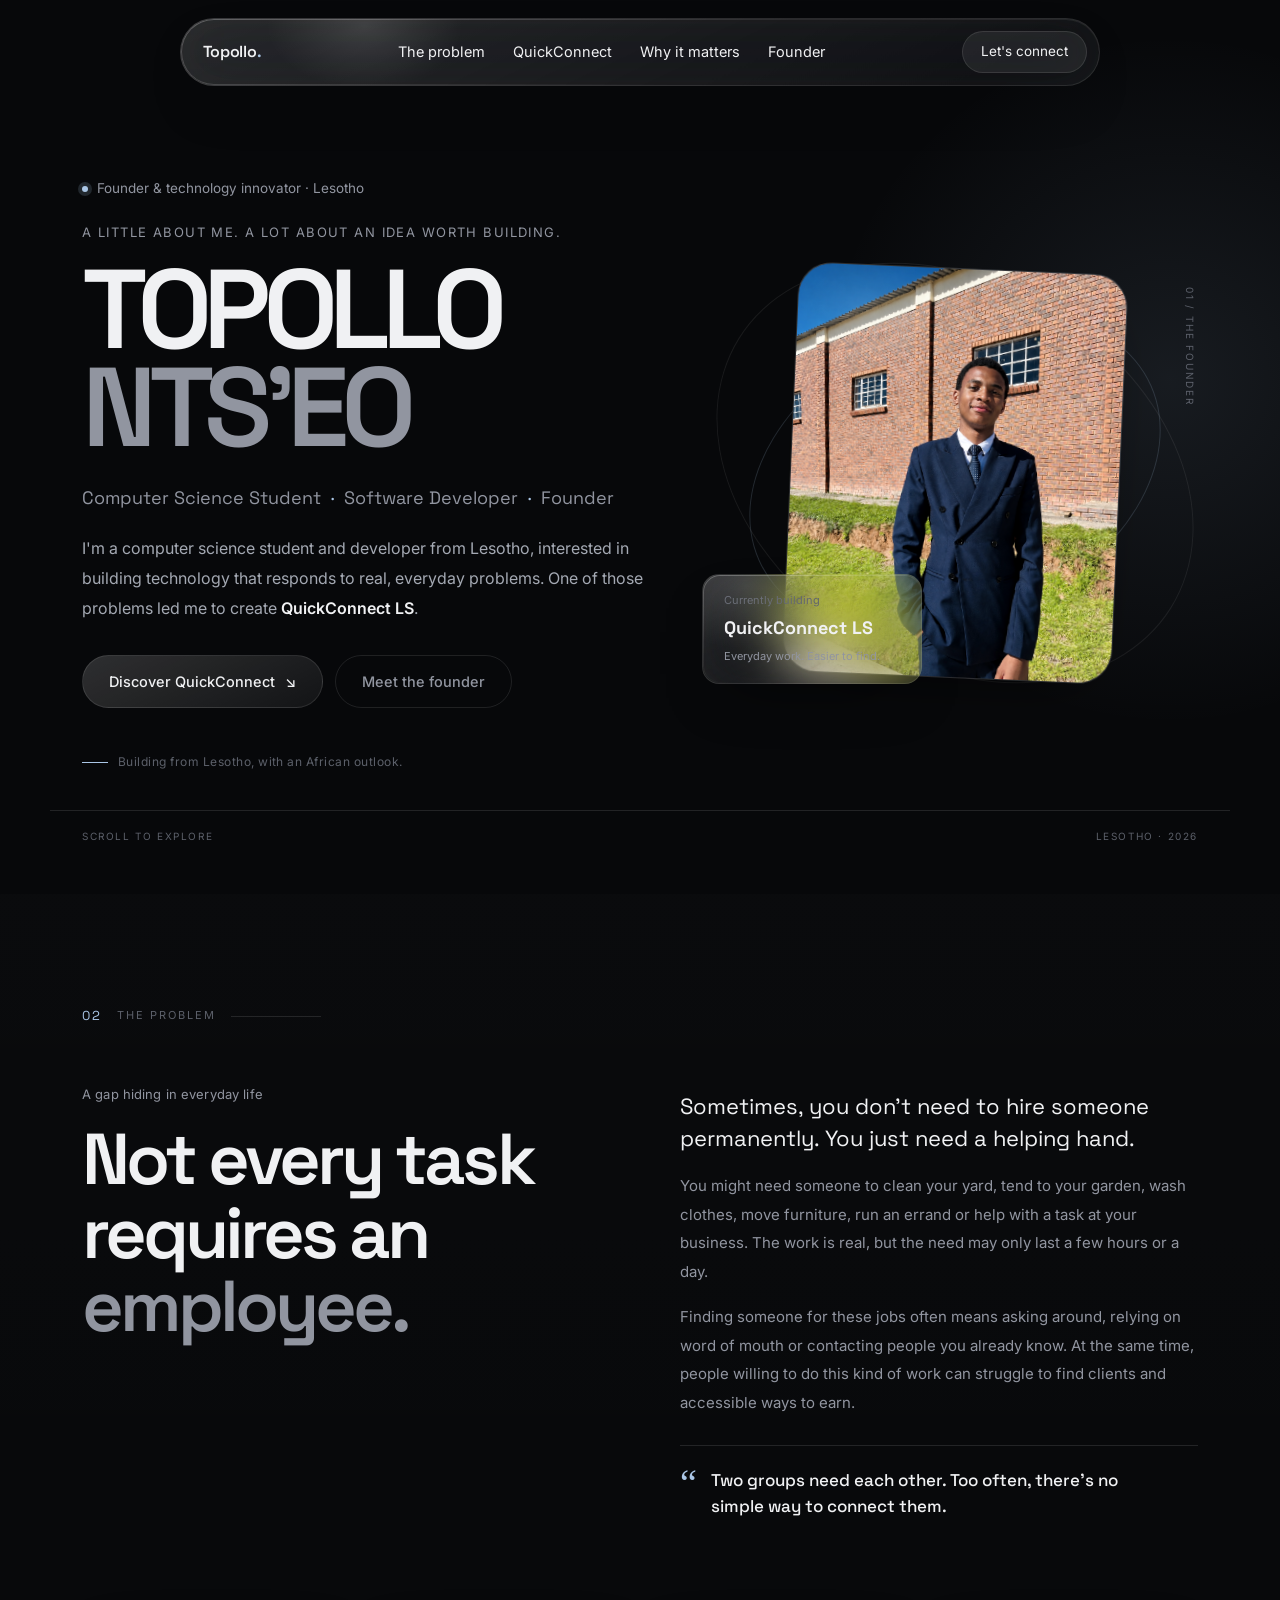
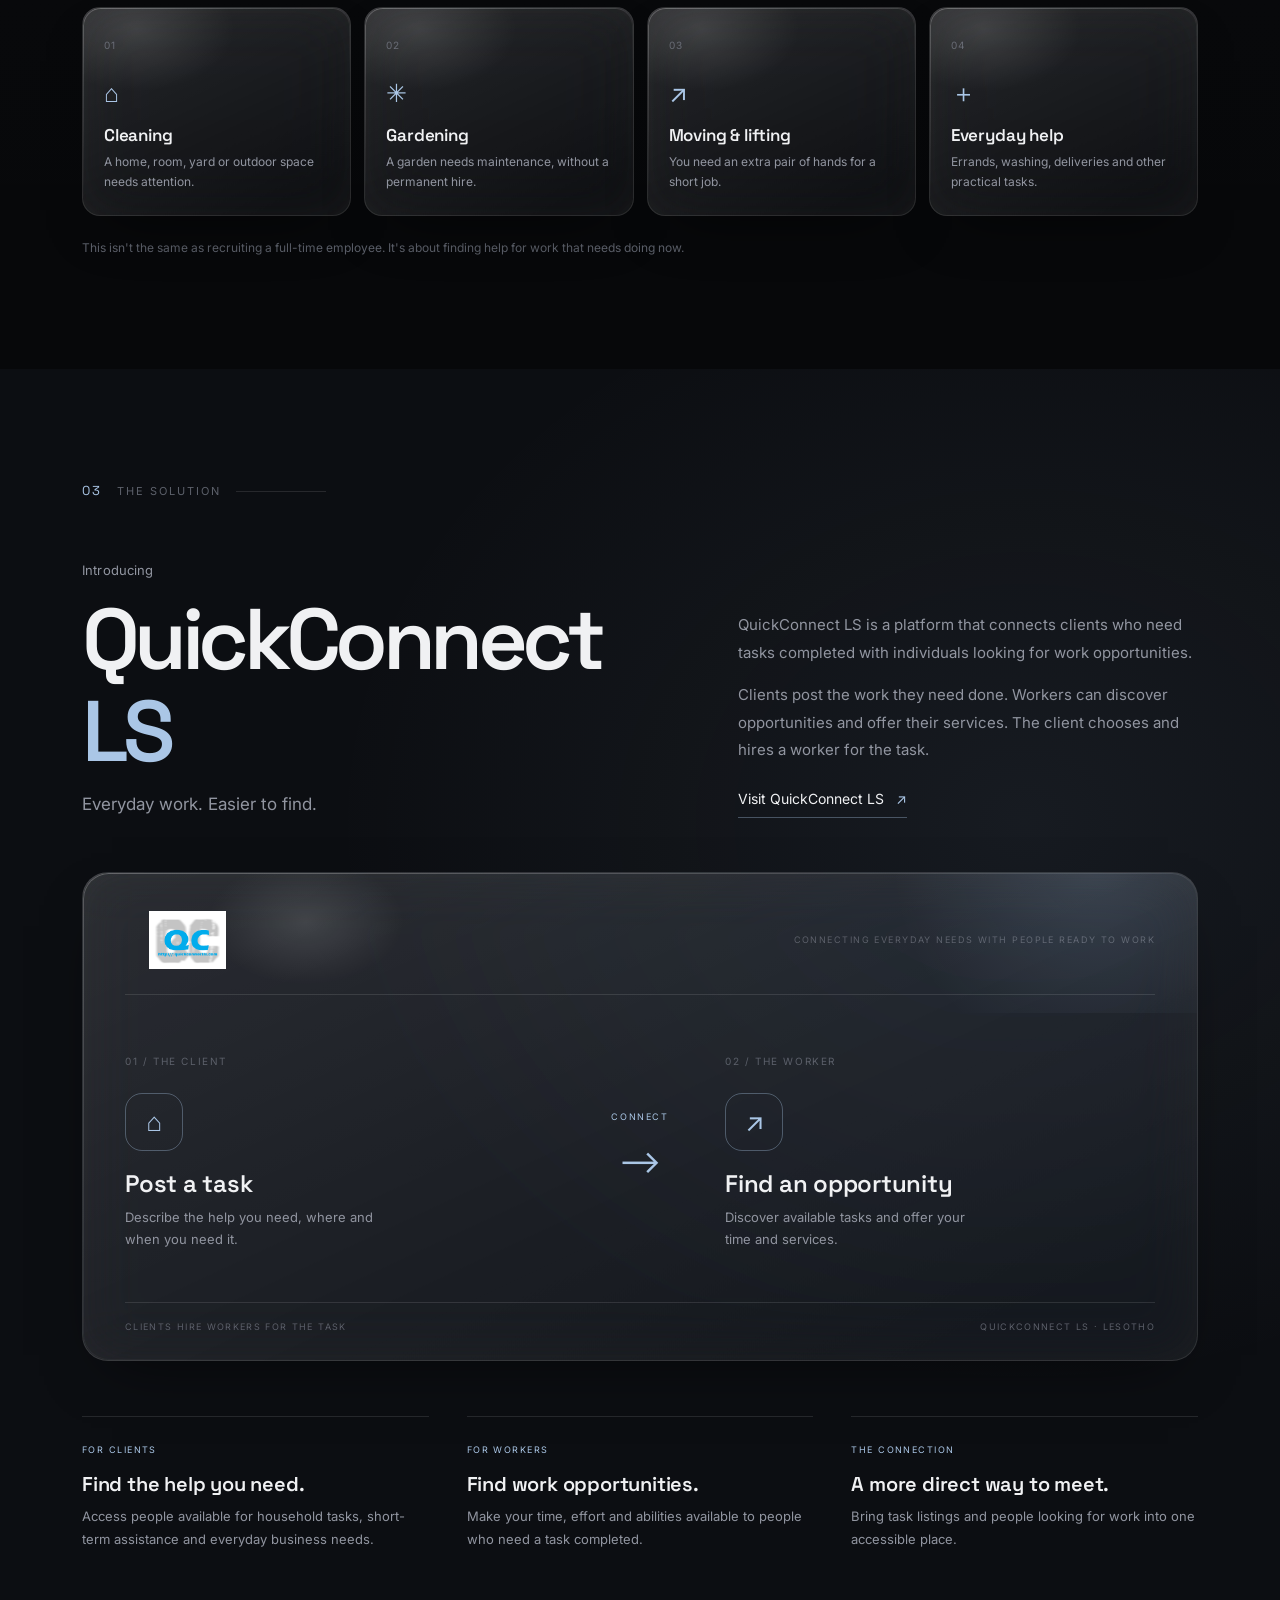
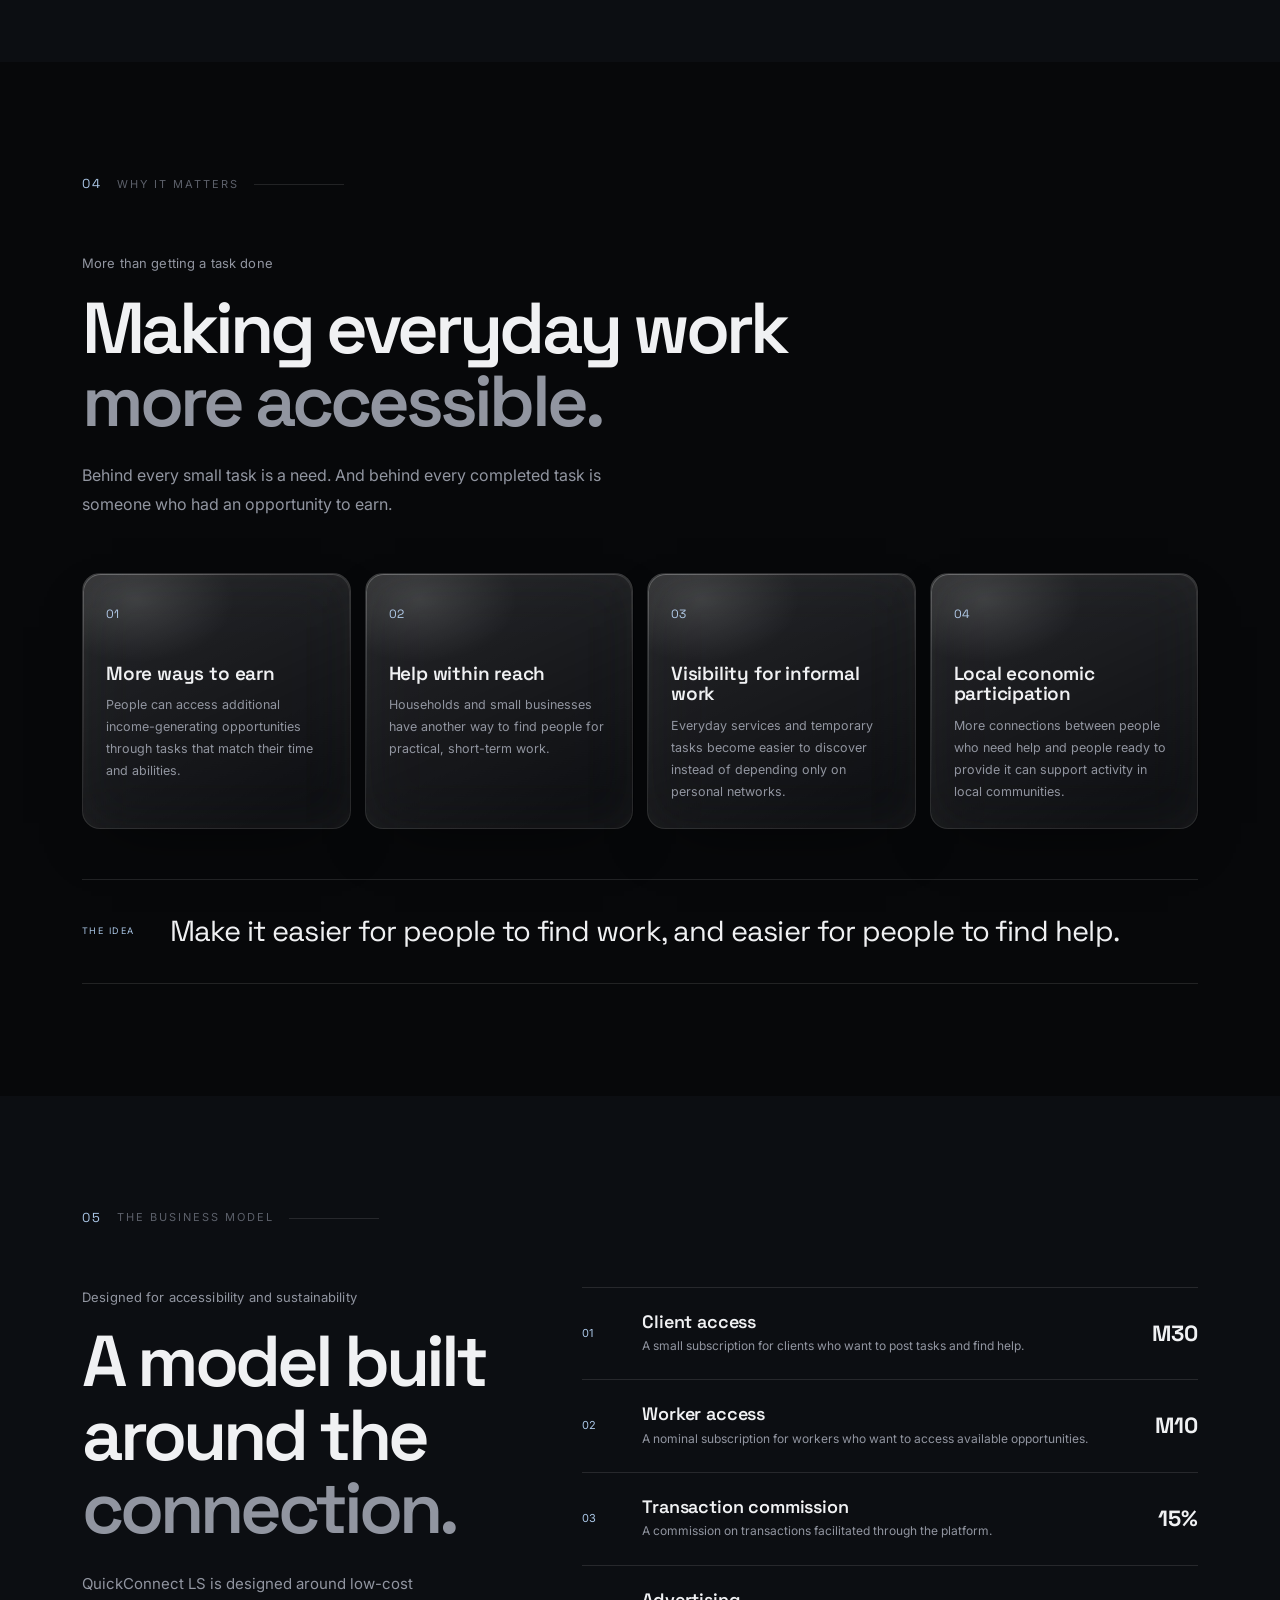
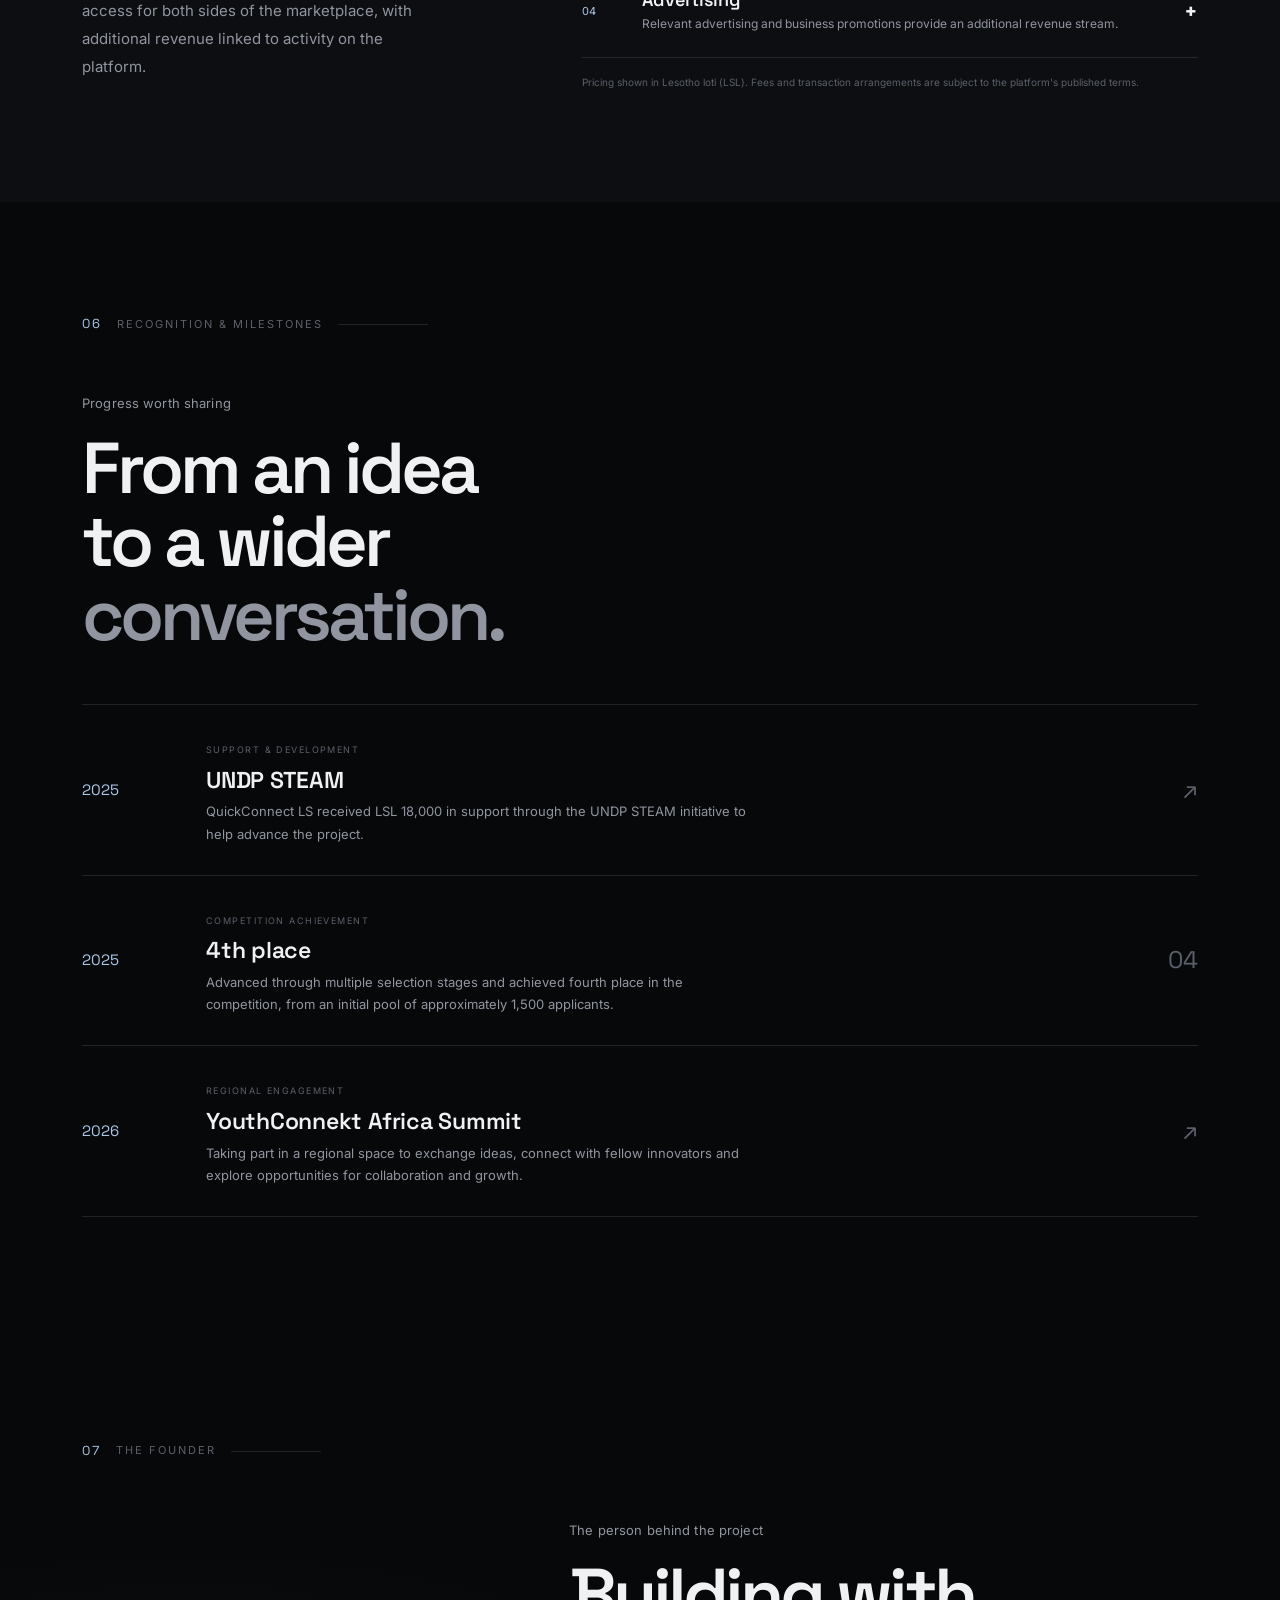
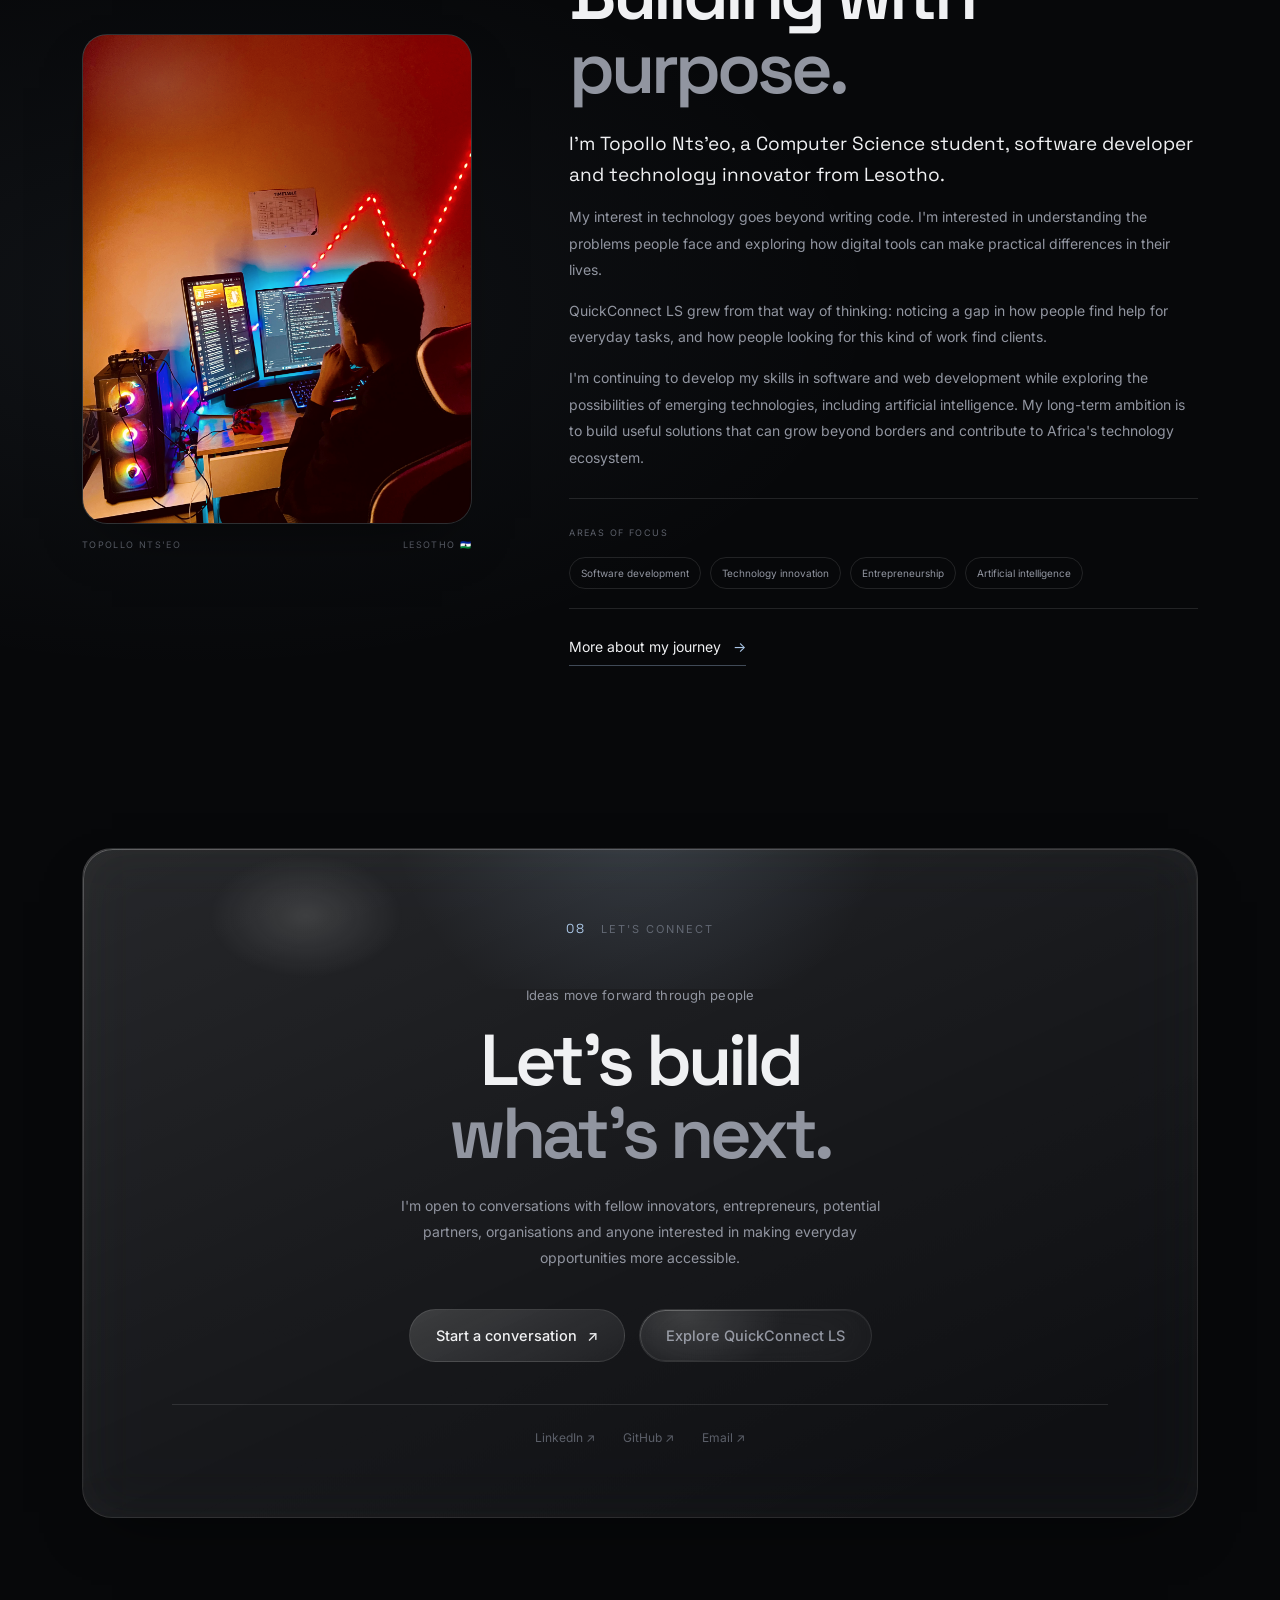
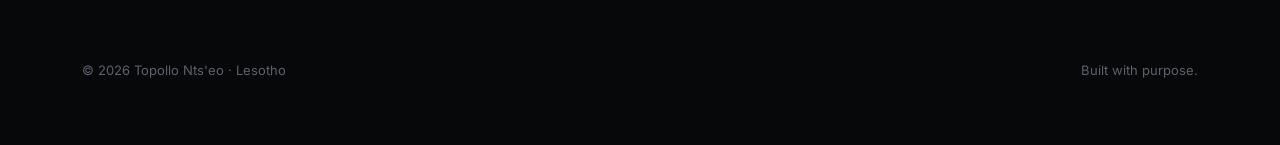
==== commit 5d8a56f0: "Replace homepage portrait with QuickConnect image" ====
--- a/index.html
+++ b/index.html
@@ -63,7 +63,7 @@
       <div class="pitch-orbit orbit-one"></div>
       <div class="pitch-orbit orbit-two"></div>
       <div class="pitch-founder-photo glass">
-        <img src="img/topollo1.jpeg" alt="Portrait of Topollo Nts'eo">
+        <img src="img/topolloqc.png" alt="Portrait of Topollo Nts'eo">
         <div class="liquid-sheen"></div>
       </div>
       <div class="pitch-float-card glass">
--- a/css/style.css
+++ b/css/style.css
@@ -587,3 +587,192 @@
 .page-head .eyebrow-label{ display:block; margin-bottom:18px; }
 .page-head h1{ font-size:clamp(42px, 7vw, 76px); }
 .page-head .page-lead{ margin-top:20px; max-width:56ch; color:var(--text-dim); font-size:17px; }
+
+
+/* ============================================================
+   Founder & QuickConnect pitch homepage
+   ============================================================ */
+:root{ --pitch-muted:#a4a9b3; --pitch-line:rgba(255,255,255,.11); }
+.nav-mark-dot{color:var(--accent)}
+.nav.scrolled{box-shadow:0 14px 40px rgba(0,0,0,.35)}
+.pitch-hero{position:relative;min-height:760px;padding:174px 0 50px;overflow:hidden}
+.pitch-hero::before{content:"";position:absolute;width:720px;height:720px;right:-250px;top:20px;border-radius:50%;background:radial-gradient(circle,rgba(170,198,230,.10),transparent 68%);pointer-events:none}
+.pitch-hero-grid{display:grid;grid-template-columns:1.08fr .92fr;gap:58px;align-items:center;min-height:510px}
+.pitch-hero-copy{position:relative;z-index:2}
+.pitch-overline{color:var(--text-dim);font-size:13px;letter-spacing:.11em;text-transform:uppercase;margin:0 0 18px}
+.pitch-hero h1{font-size:clamp(62px,9vw,112px);line-height:.88;letter-spacing:-.075em;font-weight:600}
+.pitch-hero h1 span{color:var(--text-dim)}
+.pitch-role{font-family:var(--font-display);font-size:clamp(14px,1.8vw,18px);color:var(--text-dim);margin-top:26px}
+.pitch-role i{font-style:normal;color:var(--accent);padding:0 5px}
+.pitch-intro{max-width:58ch;color:var(--pitch-muted);font-size:16px;line-height:1.85;margin-top:22px}
+.pitch-intro strong{color:var(--text);font-weight:600}
+.pitch-actions{display:flex;flex-wrap:wrap;gap:12px;margin-top:32px}
+.pitch-location{display:flex;align-items:center;gap:10px;color:var(--text-faint);font-size:12px;letter-spacing:.04em;margin-top:44px}
+.location-line{width:26px;height:1px;background:var(--accent)}
+.pitch-hero-visual{height:490px;position:relative;display:flex;align-items:center;justify-content:center}
+.pitch-founder-photo{position:relative;width:min(330px,72%);height:410px;overflow:hidden;border-radius:34px;transform:rotate(2.5deg);z-index:2}
+.pitch-founder-photo img{width:100%;height:100%;object-fit:cover;object-position:center 25%;filter:saturate(.78) contrast(1.06)}
+.pitch-orbit{position:absolute;border:1px solid rgba(170,198,230,.17);border-radius:50%;transform:rotate(-24deg)}
+.orbit-one{width:430px;height:300px}
+.orbit-two{width:510px;height:380px;transform:rotate(32deg);border-color:rgba(255,255,255,.07)}
+.pitch-float-card{position:absolute;z-index:3;left:-2%;bottom:34px;padding:17px 21px;border-radius:17px;min-width:220px}
+.float-label,.float-caption{display:block;font-size:11px;color:var(--text-faint)}
+.pitch-float-card strong{display:block;font-family:var(--font-display);font-size:18px;margin:5px 0}
+.float-caption{color:var(--text-dim)}
+.pitch-index{position:absolute;right:0;top:12%;writing-mode:vertical-rl;font-size:10px;letter-spacing:.18em;color:var(--text-faint)}
+.hero-bottom-rule{display:flex;justify-content:space-between;border-top:1px solid var(--pitch-line);padding-top:17px;margin-top:38px;color:var(--text-faint);font-size:10px;letter-spacing:.16em}
+.pitch-section{padding:112px 0}
+.pitch-section-label{display:flex;align-items:center;gap:15px;color:var(--text-faint);font-size:11px;letter-spacing:.18em;margin-bottom:58px}
+.pitch-section-label span:first-child{color:var(--accent);font-family:var(--font-display);font-size:13px}
+.pitch-section-label::after{content:"";height:1px;background:var(--pitch-line);flex:1;max-width:90px}
+.problem-section{background:linear-gradient(180deg,rgba(255,255,255,.012),transparent)}
+.problem-layout{display:grid;grid-template-columns:1fr 1fr;gap:80px;align-items:start}
+.problem-heading h2,.impact-heading h2,.model-intro h2,.recognition-heading h2,.founder-copy h2,.connect-panel h2{font-size:clamp(40px,6.2vw,72px);letter-spacing:-.055em;line-height:1.02;margin-top:18px}
+.problem-heading h2 em,.impact-heading h2 em,.model-intro h2 em,.recognition-heading h2 em,.founder-copy h2 em,.connect-panel h2 em{font-style:normal;color:var(--text-dim)}
+.problem-copy{padding-top:7px}
+.problem-copy p{font-size:15px;line-height:1.9;color:var(--text-dim);margin-bottom:17px}
+.problem-copy .problem-lead{font-family:var(--font-display);font-size:22px;line-height:1.45;color:var(--text);max-width:36ch}
+.problem-insight{display:flex;gap:14px;align-items:flex-start;padding:22px 0;border-top:1px solid var(--pitch-line);margin-top:28px;color:var(--text)}
+.insight-mark{font-family:Georgia,serif;font-size:38px;line-height:.8;color:var(--accent)}
+.problem-insight strong{font-family:var(--font-display);font-size:17px;line-height:1.5;font-weight:500;max-width:40ch}
+.task-examples{display:grid;grid-template-columns:repeat(4,1fr);gap:13px;margin-top:66px}
+.task-example{padding:23px 21px;border-radius:18px;min-height:195px;overflow:hidden}
+.task-number{font-size:10px;color:var(--text-faint);letter-spacing:.1em}
+.task-icon{display:block;font-size:25px;color:var(--accent);margin:16px 0 13px}
+.task-example h3{font-size:17px}
+.task-example p{font-size:12px;color:var(--text-dim);line-height:1.65;margin-top:8px}
+.problem-footnote{font-size:12px;color:var(--text-faint);margin-top:22px}
+.solution-section{background:radial-gradient(ellipse at 80% 35%,rgba(170,198,230,.07),transparent 48%),var(--bg-2)}
+.solution-top{display:grid;grid-template-columns:1fr .8fr;gap:80px;align-items:end;margin-bottom:54px}
+.solution-title h2{font-size:clamp(48px,7vw,86px);letter-spacing:-.065em;margin-top:12px}
+.solution-title h2 span{color:var(--accent)}
+.solution-tagline{font-size:17px;color:var(--text-dim);margin-top:13px}
+.solution-summary p{font-size:15px;line-height:1.85;color:var(--text-dim);margin-bottom:14px}
+.text-link{display:inline-flex;align-items:center;gap:12px;color:var(--text);font-size:14px;border-bottom:1px solid var(--accent-line);padding:0 0 7px;margin-top:10px;transition:gap .25s var(--ease)}
+.text-link:hover{gap:18px}
+.text-link span{color:var(--accent)}
+.solution-showcase{padding:38px 42px 25px;border-radius:26px;overflow:hidden}
+.showcase-glow{position:absolute;width:500px;height:300px;right:-150px;top:-160px;background:radial-gradient(circle,rgba(170,198,230,.16),transparent 70%);pointer-events:none}
+.showcase-brand{display:flex;align-items:center;justify-content:space-between;gap:20px;padding-bottom:25px;border-bottom:1px solid var(--pitch-line)}
+.showcase-brand img{width:125px;max-height:58px;object-fit:contain}
+.showcase-brand span{font-size:9px;letter-spacing:.16em;color:var(--text-faint);text-align:right}
+.showcase-flow{display:grid;grid-template-columns:1fr 130px 1fr;align-items:center;gap:20px;padding:52px 0}
+.flow-side{max-width:260px}
+.flow-label{font-size:10px;letter-spacing:.16em;color:var(--text-faint)}
+.flow-symbol{width:58px;height:58px;display:grid;place-items:center;border:1px solid var(--accent-line);border-radius:17px;color:var(--accent);font-size:26px;margin:20px 0}
+.flow-side h3{font-size:24px}
+.flow-side p{font-size:13px;line-height:1.7;color:var(--text-dim);margin-top:9px}
+.flow-connector{display:flex;flex-direction:column;align-items:center;gap:12px;color:var(--accent)}
+.flow-connector span{font-size:9px;letter-spacing:.18em}
+.flow-connector i{font-style:normal;font-size:32px}
+.showcase-footer{border-top:1px solid var(--pitch-line);padding-top:17px;display:flex;justify-content:space-between;gap:15px;color:var(--text-faint);font-size:9px;letter-spacing:.15em}
+.solution-benefits{display:grid;grid-template-columns:repeat(3,1fr);gap:38px;margin-top:55px}
+.benefit-item{border-top:1px solid var(--pitch-line);padding-top:18px}
+.benefit-item span,.impact-statement span{font-size:9px;letter-spacing:.16em;color:var(--accent)}
+.benefit-item h3{font-size:20px;margin-top:14px}
+.benefit-item p{font-size:13px;color:var(--text-dim);line-height:1.75;margin-top:9px}
+.impact-heading{max-width:760px}
+.impact-heading>p:last-child{max-width:54ch;color:var(--text-dim);font-size:16px;line-height:1.8;margin-top:22px}
+.impact-grid{display:grid;grid-template-columns:repeat(4,1fr);gap:14px;margin-top:55px}
+.impact-card{padding:26px 23px;border-radius:18px;min-height:220px}
+.impact-count{font-family:var(--font-display);font-size:12px;color:var(--accent)}
+.impact-card h3{font-size:19px;margin-top:38px}
+.impact-card p{font-size:12.5px;line-height:1.75;color:var(--text-dim);margin-top:10px}
+.impact-statement{display:flex;align-items:center;gap:35px;padding:28px 0;border-top:1px solid var(--pitch-line);border-bottom:1px solid var(--pitch-line);margin-top:50px}
+.impact-statement p{font-family:var(--font-display);font-size:clamp(19px,3vw,29px);letter-spacing:-.025em}
+.model-section{background:var(--bg-2)}
+.model-layout{display:grid;grid-template-columns:.8fr 1.2fr;gap:90px}
+.model-intro>p:last-child{color:var(--text-dim);font-size:15px;line-height:1.85;max-width:40ch;margin-top:24px}
+.revenue-row{display:grid;grid-template-columns:42px 1fr auto;gap:18px;align-items:center;padding:24px 0;border-bottom:1px solid var(--pitch-line)}
+.revenue-row:first-child{border-top:1px solid var(--pitch-line)}
+.revenue-index{font-size:11px;color:var(--accent)}
+.revenue-row h3{font-size:18px}
+.revenue-row p{font-size:12px;color:var(--text-dim);margin-top:5px;line-height:1.6}
+.revenue-row>strong{font-family:var(--font-display);font-size:22px;color:var(--text);white-space:nowrap}
+.model-note{font-size:10px;color:var(--text-faint);margin-top:16px;line-height:1.6}
+.recognition-heading{max-width:720px}
+.recognition-list{margin-top:52px;border-top:1px solid var(--pitch-line)}
+.recognition-item{display:grid;grid-template-columns:100px 1fr 50px;gap:24px;align-items:center;padding:30px 0;border-bottom:1px solid var(--pitch-line)}
+.recognition-year{font-family:var(--font-display);font-size:15px;color:var(--accent)}
+.recognition-content>span{font-size:9px;letter-spacing:.16em;color:var(--text-faint)}
+.recognition-content h3{font-size:23px;margin-top:7px}
+.recognition-content p{font-size:13px;color:var(--text-dim);line-height:1.7;margin-top:8px;max-width:68ch}
+.recognition-mark{font-family:var(--font-display);font-size:24px;color:var(--text-faint);text-align:right}
+.founder-section{background:radial-gradient(ellipse at 15% 55%,rgba(170,198,230,.06),transparent 45%)}
+.founder-layout{display:grid;grid-template-columns:.78fr 1.22fr;gap:85px;align-items:center}
+.founder-image-wrap{max-width:390px}
+.founder-image{height:490px;overflow:hidden;border-radius:25px}
+.founder-image img{width:100%;height:100%;object-fit:cover;object-position:center 20%;filter:saturate(.8) contrast(1.04)}
+.founder-image-caption{display:flex;justify-content:space-between;gap:15px;margin-top:14px;color:var(--text-faint);font-size:9px;letter-spacing:.15em}
+.founder-copy h2{margin-bottom:24px}
+.founder-copy>p:not(.eyebrow-label){font-size:14px;line-height:1.9;color:var(--text-dim);margin-bottom:14px}
+.founder-copy .founder-lead{font-family:var(--font-display);font-size:19px!important;color:var(--text)!important;line-height:1.6!important}
+.founder-focus{margin:27px 0 17px;padding:19px 0;border-top:1px solid var(--pitch-line);border-bottom:1px solid var(--pitch-line)}
+.founder-focus>span{font-size:9px;letter-spacing:.16em;color:var(--text-faint)}
+.founder-focus>div{display:flex;flex-wrap:wrap;gap:9px;margin-top:13px}
+.founder-focus b{font-size:10px;font-weight:400;color:var(--text-dim);border:1px solid var(--pitch-line);padding:7px 11px;border-radius:30px}
+.connect-section{padding-top:70px}
+.connect-panel{position:relative;overflow:hidden;padding:70px 8%;border-radius:30px;text-align:center}
+.connect-panel .pitch-section-label{justify-content:center;margin-bottom:45px}
+.connect-panel .pitch-section-label::after{display:none}
+.connect-orb{position:absolute;width:600px;height:400px;top:-260px;left:50%;transform:translateX(-50%);background:radial-gradient(circle,rgba(170,198,230,.18),transparent 70%);pointer-events:none}
+.connect-panel>.eyebrow-label{position:relative}
+.connect-panel h2{position:relative}
+.connect-copy{position:relative;max-width:58ch;margin:22px auto 0;color:var(--text-dim);font-size:14px;line-height:1.85}
+.connect-panel .contact-links{position:relative}
+.connect-socials{display:flex;justify-content:center;gap:28px;flex-wrap:wrap;margin-top:42px;padding-top:23px;border-top:1px solid var(--pitch-line)}
+.connect-socials a{font-size:12px;color:var(--text-faint);transition:color .2s}
+.connect-socials a:hover{color:var(--text)}
+.pitch-footer{padding-top:30px}
+@media(max-width:950px){
+ .pitch-hero-grid{grid-template-columns:1fr  .8fr;gap:25px}
+ .problem-layout,.solution-top,.model-layout,.founder-layout{gap:45px}
+ .task-examples,.impact-grid{grid-template-columns:repeat(2,1fr)}
+ .impact-card{min-height:190px}
+}
+@media(max-width:760px){
+ .pitch-hero{padding-top:135px;min-height:auto}
+ .pitch-hero-grid{grid-template-columns:1fr;gap:15px}
+ .pitch-hero-visual{height:390px;margin-top:10px}
+ .pitch-founder-photo{height:340px;width:260px}
+ .pitch-float-card{left:2%;bottom:12px}
+ .pitch-index{right:4%;top:5%}
+ .hero-bottom-rule{margin-top:10px}
+ .pitch-section{padding:82px 0}
+ .pitch-section-label{margin-bottom:38px}
+ .problem-layout,.solution-top,.model-layout,.founder-layout{grid-template-columns:1fr;gap:30px}
+ .problem-copy{padding:0}
+ .solution-summary{max-width:620px}
+ .showcase-flow{grid-template-columns:1fr;gap:28px;padding:35px 0}
+ .flow-side{max-width:none}
+ .flow-connector{flex-direction:row;justify-content:flex-start}
+ .flow-connector i{transform:rotate(90deg)}
+ .solution-benefits{grid-template-columns:1fr;gap:25px}
+ .founder-image-wrap{max-width:430px}
+ .founder-image{height:420px}
+ .connect-panel{padding:55px 25px}
+}
+@media(max-width:540px){
+ .pitch-hero h1{font-size:clamp(58px,16vw,82px)}
+ .pitch-role{line-height:1.8}
+ .pitch-hero-visual{height:350px}
+ .pitch-founder-photo{height:300px;width:230px}
+ .task-examples,.impact-grid{grid-template-columns:1fr 1fr;gap:9px}
+ .task-example{padding:18px 15px;min-height:180px}
+ .impact-card{padding:20px 17px;min-height:210px}
+ .impact-card h3{font-size:17px;margin-top:27px}
+ .solution-showcase{padding:25px 20px 20px}
+ .showcase-brand{align-items:flex-start;flex-direction:column}
+ .showcase-brand span{text-align:left;line-height:1.6}
+ .showcase-footer{flex-direction:column;line-height:1.6}
+ .impact-statement{align-items:flex-start;flex-direction:column;gap:10px}
+ .revenue-row{grid-template-columns:25px 1fr auto;gap:10px}
+ .revenue-row h3{font-size:16px}
+ .revenue-row>strong{font-size:18px}
+ .recognition-item{grid-template-columns:48px 1fr 24px;gap:12px}
+ .recognition-content h3{font-size:19px}
+ .recognition-content p{font-size:12px}
+ .founder-image{height:360px}
+ .connect-socials{gap:18px}
+ .hero-bottom-rule{font-size:8px}
+}
